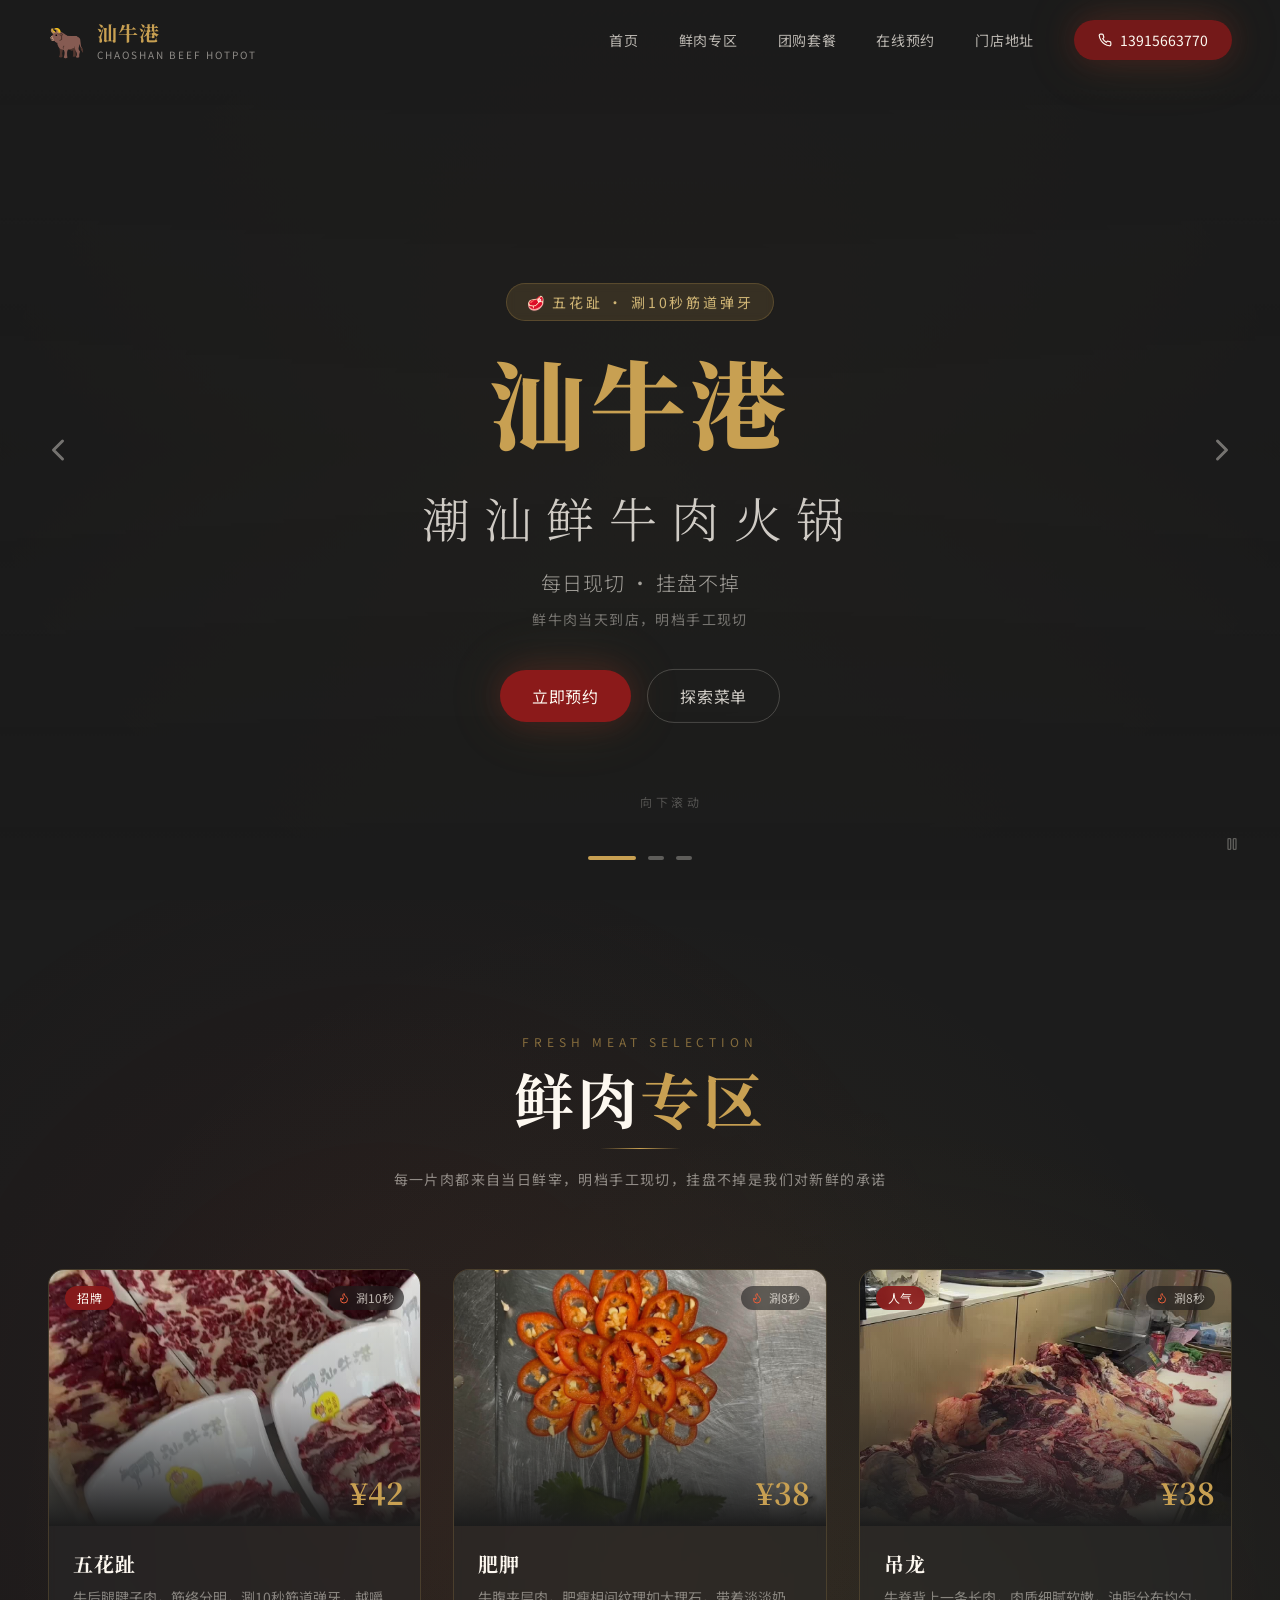
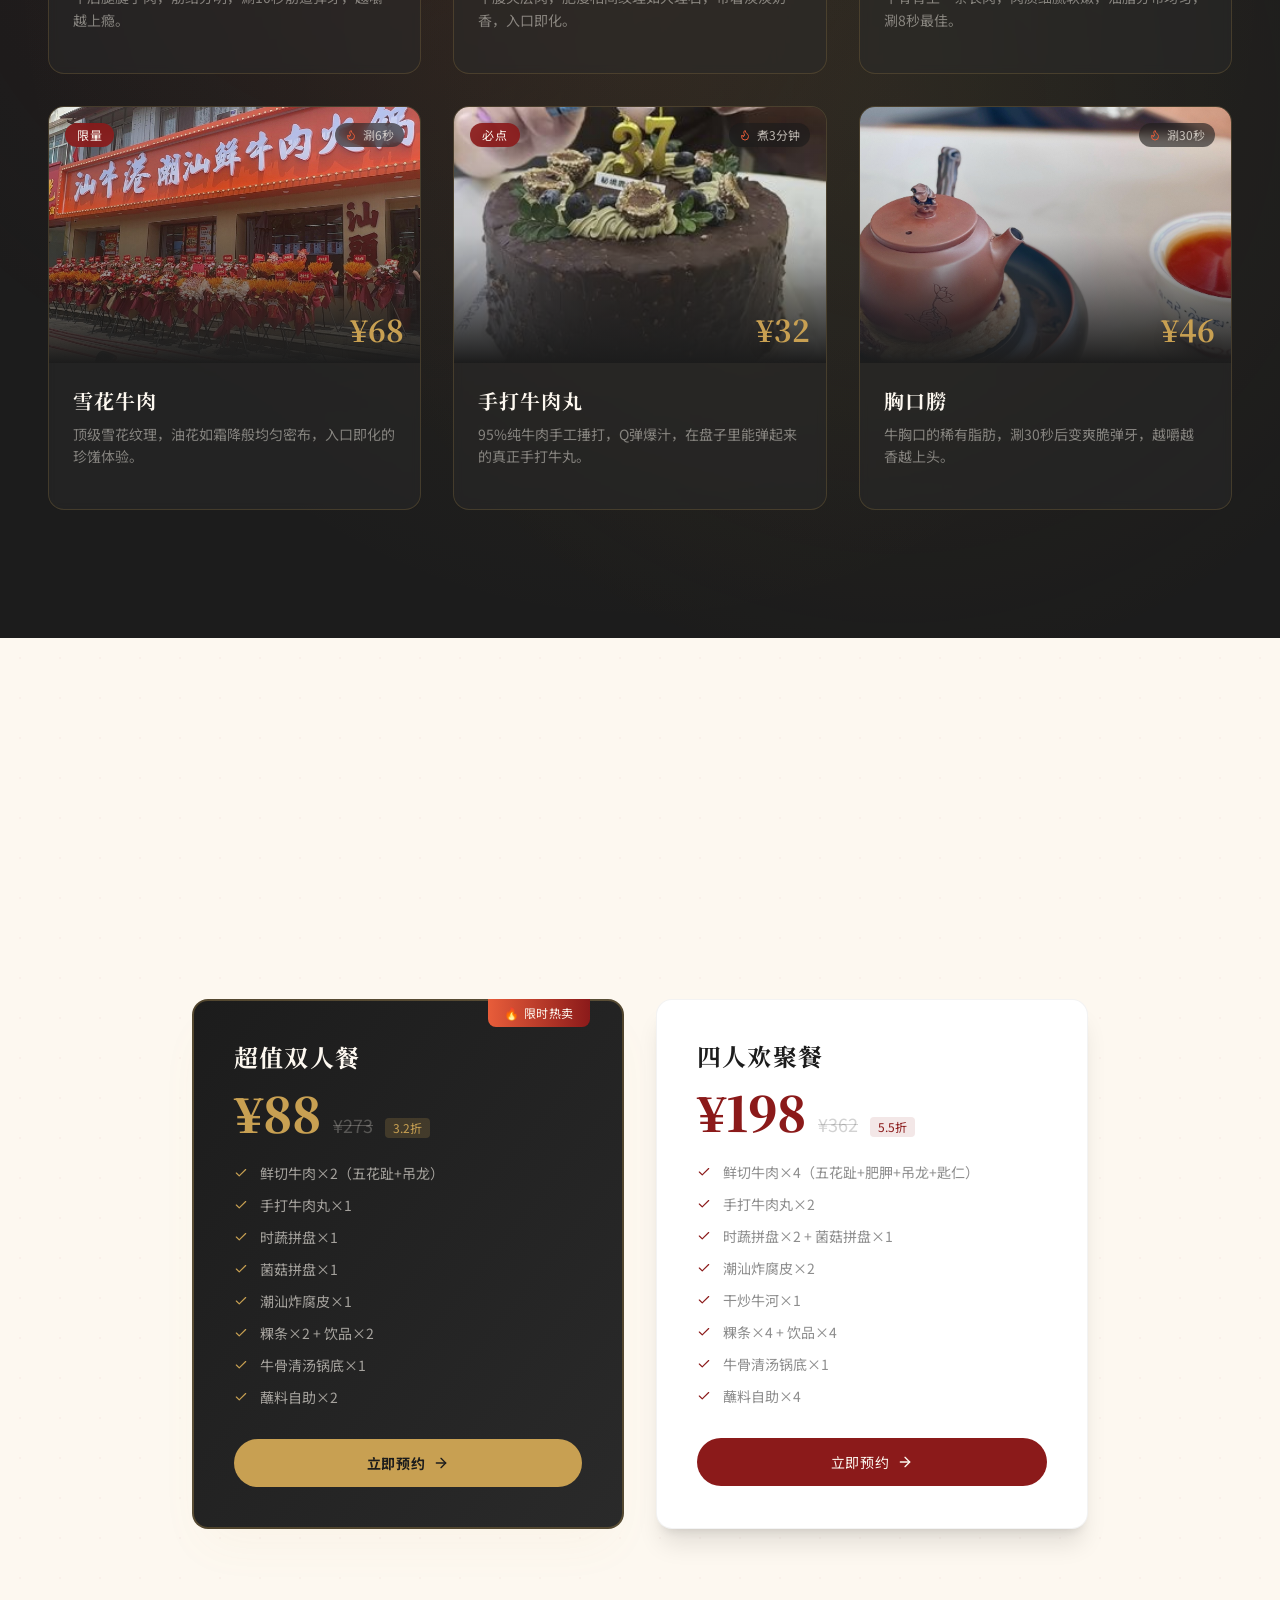
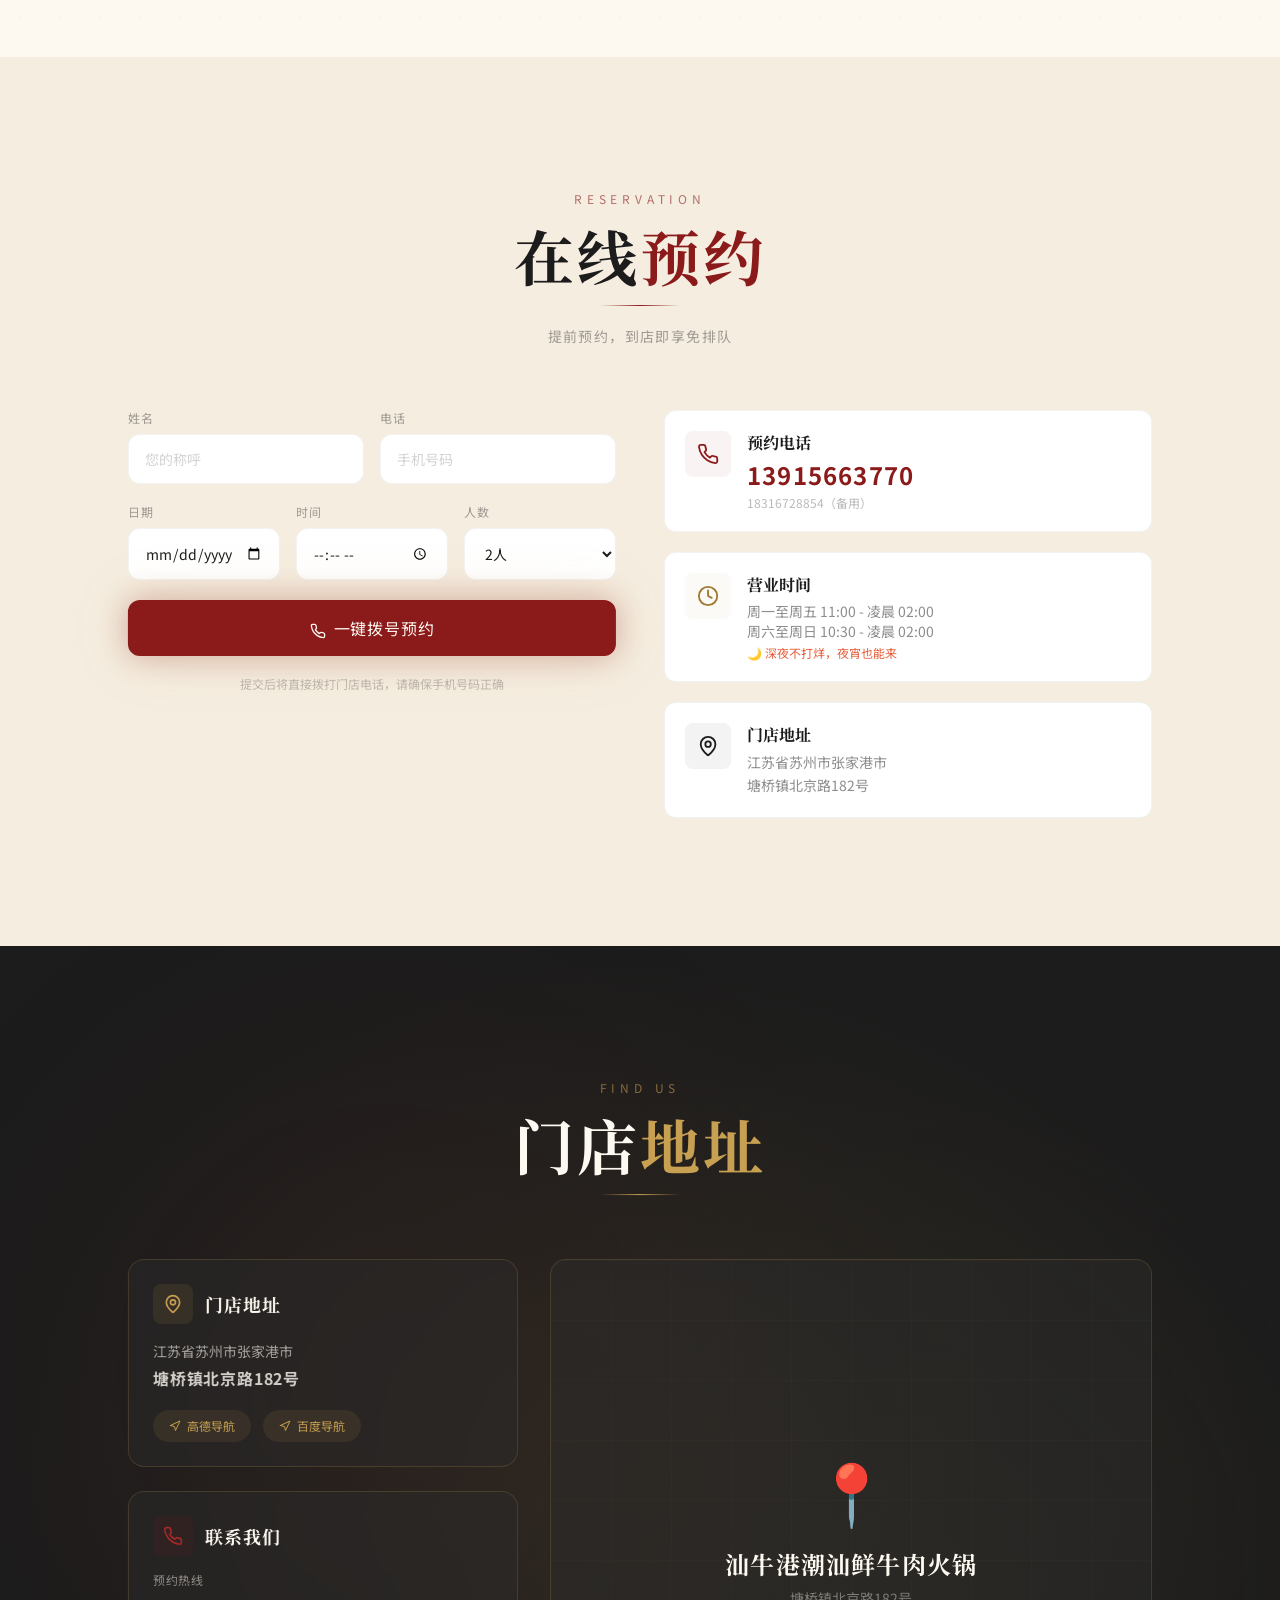
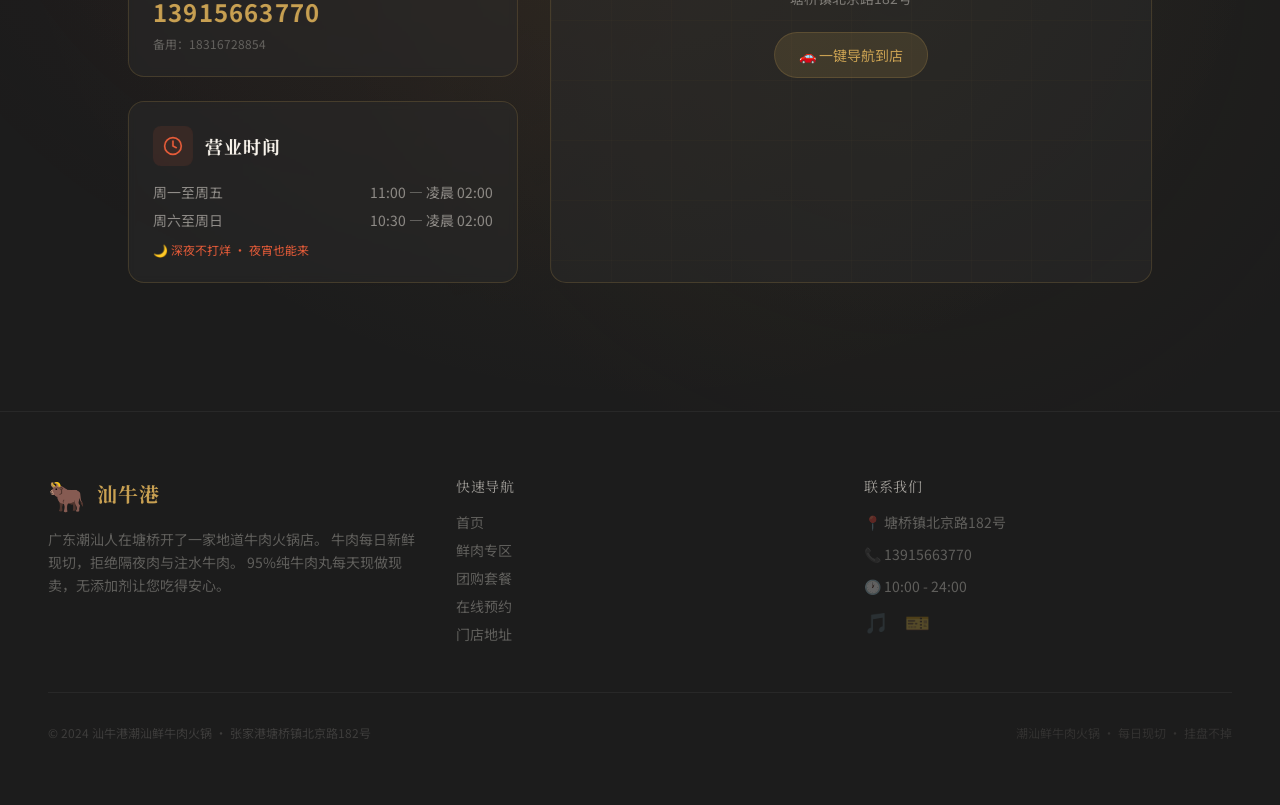
==== index.html @ 8ee73e23 "🚀 全面升级为React新中式轻奢官网：Framer Motion动效+Tailwind+视频轮播+鲜肉专区+团购套餐" ====
<!DOCTYPE html>
<html lang="zh-CN">
  <head>
    <meta charset="UTF-8" />
    <link rel="icon" type="image/svg+xml" href="data:image/svg+xml,<svg xmlns='http://www.w3.org/2000/svg' viewBox='0 0 24 24'><text y='22' font-size='22'>🐂</text></svg>" />
    <meta name="viewport" content="width=device-width, initial-scale=1.0" />
    <meta name="description" content="汕牛港潮汕鲜牛肉火锅 — 张家港塘桥镇北京路182号，每日现切鲜牛肉，4.8分好评" />
    <link href="https://fonts.googleapis.com/css2?family=Noto+Serif+SC:wght@400;600;700;900&family=Noto+Sans+SC:wght@300;400;500;700&display=swap" rel="stylesheet">
    <title>汕牛港 | 潮汕鲜牛肉火锅</title>
    <script type="module" crossorigin src="./assets/index-DRLpHeni.js"></script>
    <link rel="stylesheet" crossorigin href="./assets/index-BTbvBrH5.css">
  </head>
  <body class="bg-cream text-charcoal font-body antialiased">
    <div id="root"></div>
  </body>
</html>
---- assets/index-BTbvBrH5.css ----
*,:before,:after{--tw-border-spacing-x: 0;--tw-border-spacing-y: 0;--tw-translate-x: 0;--tw-translate-y: 0;--tw-rotate: 0;--tw-skew-x: 0;--tw-skew-y: 0;--tw-scale-x: 1;--tw-scale-y: 1;--tw-pan-x: ;--tw-pan-y: ;--tw-pinch-zoom: ;--tw-scroll-snap-strictness: proximity;--tw-gradient-from-position: ;--tw-gradient-via-position: ;--tw-gradient-to-position: ;--tw-ordinal: ;--tw-slashed-zero: ;--tw-numeric-figure: ;--tw-numeric-spacing: ;--tw-numeric-fraction: ;--tw-ring-inset: ;--tw-ring-offset-width: 0px;--tw-ring-offset-color: #fff;--tw-ring-color: rgb(59 130 246 / .5);--tw-ring-offset-shadow: 0 0 #0000;--tw-ring-shadow: 0 0 #0000;--tw-shadow: 0 0 #0000;--tw-shadow-colored: 0 0 #0000;--tw-blur: ;--tw-brightness: ;--tw-contrast: ;--tw-grayscale: ;--tw-hue-rotate: ;--tw-invert: ;--tw-saturate: ;--tw-sepia: ;--tw-drop-shadow: ;--tw-backdrop-blur: ;--tw-backdrop-brightness: ;--tw-backdrop-contrast: ;--tw-backdrop-grayscale: ;--tw-backdrop-hue-rotate: ;--tw-backdrop-invert: ;--tw-backdrop-opacity: ;--tw-backdrop-saturate: ;--tw-backdrop-sepia: ;--tw-contain-size: ;--tw-contain-layout: ;--tw-contain-paint: ;--tw-contain-style: }::backdrop{--tw-border-spacing-x: 0;--tw-border-spacing-y: 0;--tw-translate-x: 0;--tw-translate-y: 0;--tw-rotate: 0;--tw-skew-x: 0;--tw-skew-y: 0;--tw-scale-x: 1;--tw-scale-y: 1;--tw-pan-x: ;--tw-pan-y: ;--tw-pinch-zoom: ;--tw-scroll-snap-strictness: proximity;--tw-gradient-from-position: ;--tw-gradient-via-position: ;--tw-gradient-to-position: ;--tw-ordinal: ;--tw-slashed-zero: ;--tw-numeric-figure: ;--tw-numeric-spacing: ;--tw-numeric-fraction: ;--tw-ring-inset: ;--tw-ring-offset-width: 0px;--tw-ring-offset-color: #fff;--tw-ring-color: rgb(59 130 246 / .5);--tw-ring-offset-shadow: 0 0 #0000;--tw-ring-shadow: 0 0 #0000;--tw-shadow: 0 0 #0000;--tw-shadow-colored: 0 0 #0000;--tw-blur: ;--tw-brightness: ;--tw-contrast: ;--tw-grayscale: ;--tw-hue-rotate: ;--tw-invert: ;--tw-saturate: ;--tw-sepia: ;--tw-drop-shadow: ;--tw-backdrop-blur: ;--tw-backdrop-brightness: ;--tw-backdrop-contrast: ;--tw-backdrop-grayscale: ;--tw-backdrop-hue-rotate: ;--tw-backdrop-invert: ;--tw-backdrop-opacity: ;--tw-backdrop-saturate: ;--tw-backdrop-sepia: ;--tw-contain-size: ;--tw-contain-layout: ;--tw-contain-paint: ;--tw-contain-style: }*,:before,:after{box-sizing:border-box;border-width:0;border-style:solid;border-color:#e5e7eb}:before,:after{--tw-content: ""}html,:host{line-height:1.5;-webkit-text-size-adjust:100%;-moz-tab-size:4;-o-tab-size:4;tab-size:4;font-family:ui-sans-serif,system-ui,sans-serif,"Apple Color Emoji","Segoe UI Emoji",Segoe UI Symbol,"Noto Color Emoji";font-feature-settings:normal;font-variation-settings:normal;-webkit-tap-highlight-color:transparent}body{margin:0;line-height:inherit}hr{height:0;color:inherit;border-top-width:1px}abbr:where([title]){-webkit-text-decoration:underline dotted;text-decoration:underline dotted}h1,h2,h3,h4,h5,h6{font-size:inherit;font-weight:inherit}a{color:inherit;text-decoration:inherit}b,strong{font-weight:bolder}code,kbd,samp,pre{font-family:ui-monospace,SFMono-Regular,Menlo,Monaco,Consolas,Liberation Mono,Courier New,monospace;font-feature-settings:normal;font-variation-settings:normal;font-size:1em}small{font-size:80%}sub,sup{font-size:75%;line-height:0;position:relative;vertical-align:baseline}sub{bottom:-.25em}sup{top:-.5em}table{text-indent:0;border-color:inherit;border-collapse:collapse}button,input,optgroup,select,textarea{font-family:inherit;font-feature-settings:inherit;font-variation-settings:inherit;font-size:100%;font-weight:inherit;line-height:inherit;letter-spacing:inherit;color:inherit;margin:0;padding:0}button,select{text-transform:none}button,input:where([type=button]),input:where([type=reset]),input:where([type=submit]){-webkit-appearance:button;background-color:transparent;background-image:none}:-moz-focusring{outline:auto}:-moz-ui-invalid{box-shadow:none}progress{vertical-align:baseline}::-webkit-inner-spin-button,::-webkit-outer-spin-button{height:auto}[type=search]{-webkit-appearance:textfield;outline-offset:-2px}::-webkit-search-decoration{-webkit-appearance:none}::-webkit-file-upload-button{-webkit-appearance:button;font:inherit}summary{display:list-item}blockquote,dl,dd,h1,h2,h3,h4,h5,h6,hr,figure,p,pre{margin:0}fieldset{margin:0;padding:0}legend{padding:0}ol,ul,menu{list-style:none;margin:0;padding:0}dialog{padding:0}textarea{resize:vertical}input::-moz-placeholder,textarea::-moz-placeholder{opacity:1;color:#9ca3af}input::placeholder,textarea::placeholder{opacity:1;color:#9ca3af}button,[role=button]{cursor:pointer}:disabled{cursor:default}img,svg,video,canvas,audio,iframe,embed,object{display:block;vertical-align:middle}img,video{max-width:100%;height:auto}[hidden]:where(:not([hidden=until-found])){display:none}*{margin:0;padding:0;box-sizing:border-box}html{scroll-behavior:smooth}body{overflow-x:hidden}::-webkit-scrollbar{width:6px}::-webkit-scrollbar-track{background:#1c1c1c}::-webkit-scrollbar-thumb{background:#c8a052;border-radius:3px}.container{width:100%}@media(min-width:640px){.container{max-width:640px}}@media(min-width:768px){.container{max-width:768px}}@media(min-width:1024px){.container{max-width:1024px}}@media(min-width:1280px){.container{max-width:1280px}}@media(min-width:1536px){.container{max-width:1536px}}.warm-overlay{background:radial-gradient(ellipse at center,rgba(200,160,82,.08) 0%,transparent 70%)}.gold-border{border:1px solid rgba(200,160,82,.2)}.meat-texture{background:radial-gradient(circle at 30% 40%,rgba(139,26,26,.15) 0%,transparent 50%),radial-gradient(circle at 70% 60%,rgba(200,160,82,.1) 0%,transparent 50%)}.btn-glow{box-shadow:0 0 30px #8b1a1a4d,0 0 60px #c8a05226}.btn-glow:hover{box-shadow:0 0 40px #8b1a1a80,0 0 80px #c8a05240}.fixed{position:fixed}.absolute{position:absolute}.relative{position:relative}.inset-0{top:0;right:0;bottom:0;left:0}.-top-0\.5{top:-.125rem}.bottom-10{bottom:2.5rem}.bottom-24{bottom:6rem}.bottom-4{bottom:1rem}.left-0{left:0}.left-1\/2{left:50%}.left-4{left:1rem}.right-0{right:0}.right-4{right:1rem}.right-8{right:2rem}.top-0{top:0}.top-1\/2{top:50%}.top-4{top:1rem}.z-10{z-index:10}.z-40{z-index:40}.z-50{z-index:50}.mx-auto{margin-left:auto;margin-right:auto}.mb-1{margin-bottom:.25rem}.mb-12{margin-bottom:3rem}.mb-16{margin-bottom:4rem}.mb-2{margin-bottom:.5rem}.mb-3{margin-bottom:.75rem}.mb-4{margin-bottom:1rem}.mb-6{margin-bottom:1.5rem}.mb-8{margin-bottom:2rem}.mr-2{margin-right:.5rem}.mt-1{margin-top:.25rem}.mt-10{margin-top:2.5rem}.mt-2{margin-top:.5rem}.mt-3{margin-top:.75rem}.mt-4{margin-top:1rem}.mt-5{margin-top:1.25rem}.block{display:block}.inline-block{display:inline-block}.inline{display:inline}.flex{display:flex}.grid{display:grid}.hidden{display:none}.h-1{height:.25rem}.h-20{height:5rem}.h-56{height:14rem}.h-\[1px\]{height:1px}.h-full{height:100%}.h-screen{height:100vh}.min-h-\[400px\]{min-height:400px}.min-h-screen{min-height:100vh}.w-0{width:0px}.w-12{width:3rem}.w-20{width:5rem}.w-4{width:1rem}.w-full{width:100%}.max-w-4xl{max-width:56rem}.max-w-5xl{max-width:64rem}.max-w-main{max-width:1700px}.max-w-xl{max-width:36rem}.-translate-x-1\/2{--tw-translate-x: -50%;transform:translate(var(--tw-translate-x),var(--tw-translate-y)) rotate(var(--tw-rotate)) skew(var(--tw-skew-x)) skewY(var(--tw-skew-y)) scaleX(var(--tw-scale-x)) scaleY(var(--tw-scale-y))}.-translate-y-1\/2{--tw-translate-y: -50%;transform:translate(var(--tw-translate-x),var(--tw-translate-y)) rotate(var(--tw-rotate)) skew(var(--tw-skew-x)) skewY(var(--tw-skew-y)) scaleX(var(--tw-scale-x)) scaleY(var(--tw-scale-y))}.cursor-pointer{cursor:pointer}.grid-cols-1{grid-template-columns:repeat(1,minmax(0,1fr))}.grid-cols-2{grid-template-columns:repeat(2,minmax(0,1fr))}.grid-cols-3{grid-template-columns:repeat(3,minmax(0,1fr))}.flex-col{flex-direction:column}.items-start{align-items:flex-start}.items-center{align-items:center}.items-baseline{align-items:baseline}.justify-center{justify-content:center}.justify-between{justify-content:space-between}.gap-1\.5{gap:.375rem}.gap-10{gap:2.5rem}.gap-12{gap:3rem}.gap-2{gap:.5rem}.gap-3{gap:.75rem}.gap-4{gap:1rem}.gap-6{gap:1.5rem}.gap-8{gap:2rem}.space-y-2>:not([hidden])~:not([hidden]){--tw-space-y-reverse: 0;margin-top:calc(.5rem * calc(1 - var(--tw-space-y-reverse)));margin-bottom:calc(.5rem * var(--tw-space-y-reverse))}.space-y-3>:not([hidden])~:not([hidden]){--tw-space-y-reverse: 0;margin-top:calc(.75rem * calc(1 - var(--tw-space-y-reverse)));margin-bottom:calc(.75rem * var(--tw-space-y-reverse))}.space-y-5>:not([hidden])~:not([hidden]){--tw-space-y-reverse: 0;margin-top:calc(1.25rem * calc(1 - var(--tw-space-y-reverse)));margin-bottom:calc(1.25rem * var(--tw-space-y-reverse))}.space-y-6>:not([hidden])~:not([hidden]){--tw-space-y-reverse: 0;margin-top:calc(1.5rem * calc(1 - var(--tw-space-y-reverse)));margin-bottom:calc(1.5rem * var(--tw-space-y-reverse))}.overflow-hidden{overflow:hidden}.rounded{border-radius:.25rem}.rounded-2xl{border-radius:1rem}.rounded-full{border-radius:9999px}.rounded-lg{border-radius:.5rem}.rounded-xl{border-radius:.75rem}.rounded-b-lg{border-bottom-right-radius:.5rem;border-bottom-left-radius:.5rem}.border{border-width:1px}.border-2{border-width:2px}.border-t{border-top-width:1px}.border-charcoal\/5{border-color:#1c1c1c0d}.border-cream\/20{border-color:#fdf8f033}.border-cream\/5{border-color:#fdf8f00d}.border-gold\/20{border-color:#c8a05233}.border-gold\/25{border-color:#c8a05240}.border-gold\/30{border-color:#c8a0524d}.bg-charcoal{--tw-bg-opacity: 1;background-color:rgb(28 28 28 / var(--tw-bg-opacity, 1))}.bg-charcoal-light\/50{background-color:#2a2a2a80}.bg-charcoal\/5{background-color:#1c1c1c0d}.bg-charcoal\/60{background-color:#1c1c1c99}.bg-charcoal\/95{background-color:#1c1c1cf2}.bg-cream{--tw-bg-opacity: 1;background-color:rgb(253 248 240 / var(--tw-bg-opacity, 1))}.bg-cream-dark{--tw-bg-opacity: 1;background-color:rgb(245 237 224 / var(--tw-bg-opacity, 1))}.bg-cream\/30{background-color:#fdf8f04d}.bg-ember\/10{background-color:#e85d3a1a}.bg-gold{--tw-bg-opacity: 1;background-color:rgb(200 160 82 / var(--tw-bg-opacity, 1))}.bg-gold\/10{background-color:#c8a0521a}.bg-gold\/15{background-color:#c8a05226}.bg-gold\/20{background-color:#c8a05233}.bg-gold\/5{background-color:#c8a0520d}.bg-transparent{background-color:transparent}.bg-white{--tw-bg-opacity: 1;background-color:rgb(255 255 255 / var(--tw-bg-opacity, 1))}.bg-wine{--tw-bg-opacity: 1;background-color:rgb(139 26 26 / var(--tw-bg-opacity, 1))}.bg-wine\/10{background-color:#8b1a1a1a}.bg-wine\/5{background-color:#8b1a1a0d}.bg-wine\/80{background-color:#8b1a1acc}.bg-wine\/90{background-color:#8b1a1ae6}.bg-gradient-to-b{background-image:linear-gradient(to bottom,var(--tw-gradient-stops))}.bg-gradient-to-br{background-image:linear-gradient(to bottom right,var(--tw-gradient-stops))}.bg-gradient-to-r{background-image:linear-gradient(to right,var(--tw-gradient-stops))}.bg-gradient-to-t{background-image:linear-gradient(to top,var(--tw-gradient-stops))}.from-charcoal{--tw-gradient-from: #1C1C1C var(--tw-gradient-from-position);--tw-gradient-to: rgb(28 28 28 / 0) var(--tw-gradient-to-position);--tw-gradient-stops: var(--tw-gradient-from), var(--tw-gradient-to)}.from-charcoal\/70{--tw-gradient-from: rgb(28 28 28 / .7) var(--tw-gradient-from-position);--tw-gradient-to: rgb(28 28 28 / 0) var(--tw-gradient-to-position);--tw-gradient-stops: var(--tw-gradient-from), var(--tw-gradient-to)}.from-charcoal\/95{--tw-gradient-from: rgb(28 28 28 / .95) var(--tw-gradient-from-position);--tw-gradient-to: rgb(28 28 28 / 0) var(--tw-gradient-to-position);--tw-gradient-stops: var(--tw-gradient-from), var(--tw-gradient-to)}.from-ember{--tw-gradient-from: #E85D3A var(--tw-gradient-from-position);--tw-gradient-to: rgb(232 93 58 / 0) var(--tw-gradient-to-position);--tw-gradient-stops: var(--tw-gradient-from), var(--tw-gradient-to)}.from-gold\/60{--tw-gradient-from: rgb(200 160 82 / .6) var(--tw-gradient-from-position);--tw-gradient-to: rgb(200 160 82 / 0) var(--tw-gradient-to-position);--tw-gradient-stops: var(--tw-gradient-from), var(--tw-gradient-to)}.from-transparent{--tw-gradient-from: transparent var(--tw-gradient-from-position);--tw-gradient-to: rgb(0 0 0 / 0) var(--tw-gradient-to-position);--tw-gradient-stops: var(--tw-gradient-from), var(--tw-gradient-to)}.via-charcoal\/20{--tw-gradient-to: rgb(28 28 28 / 0) var(--tw-gradient-to-position);--tw-gradient-stops: var(--tw-gradient-from), rgb(28 28 28 / .2) var(--tw-gradient-via-position), var(--tw-gradient-to)}.via-charcoal\/30{--tw-gradient-to: rgb(28 28 28 / 0) var(--tw-gradient-to-position);--tw-gradient-stops: var(--tw-gradient-from), rgb(28 28 28 / .3) var(--tw-gradient-via-position), var(--tw-gradient-to)}.via-gold{--tw-gradient-to: rgb(200 160 82 / 0) var(--tw-gradient-to-position);--tw-gradient-stops: var(--tw-gradient-from), #C8A052 var(--tw-gradient-via-position), var(--tw-gradient-to)}.via-wine{--tw-gradient-to: rgb(139 26 26 / 0) var(--tw-gradient-to-position);--tw-gradient-stops: var(--tw-gradient-from), #8B1A1A var(--tw-gradient-via-position), var(--tw-gradient-to)}.to-charcoal-light{--tw-gradient-to: #2A2A2A var(--tw-gradient-to-position)}.to-charcoal\/80{--tw-gradient-to: rgb(28 28 28 / .8) var(--tw-gradient-to-position)}.to-charcoal\/85{--tw-gradient-to: rgb(28 28 28 / .85) var(--tw-gradient-to-position)}.to-transparent{--tw-gradient-to: transparent var(--tw-gradient-to-position)}.to-wine{--tw-gradient-to: #8B1A1A var(--tw-gradient-to-position)}.bg-cover{background-size:cover}.bg-center{background-position:center}.object-cover{-o-object-fit:cover;object-fit:cover}.p-2{padding:.5rem}.p-2\.5{padding:.625rem}.p-3{padding:.75rem}.p-5{padding:1.25rem}.p-6{padding:1.5rem}.p-8{padding:2rem}.px-2{padding-left:.5rem;padding-right:.5rem}.px-2\.5{padding-left:.625rem;padding-right:.625rem}.px-3{padding-left:.75rem;padding-right:.75rem}.px-4{padding-left:1rem;padding-right:1rem}.px-5{padding-left:1.25rem;padding-right:1.25rem}.px-6{padding-left:1.5rem;padding-right:1.5rem}.px-8{padding-left:2rem;padding-right:2rem}.py-0\.5{padding-top:.125rem;padding-bottom:.125rem}.py-1{padding-top:.25rem;padding-bottom:.25rem}.py-1\.5{padding-top:.375rem;padding-bottom:.375rem}.py-16{padding-top:4rem;padding-bottom:4rem}.py-2{padding-top:.5rem;padding-bottom:.5rem}.py-2\.5{padding-top:.625rem;padding-bottom:.625rem}.py-24{padding-top:6rem;padding-bottom:6rem}.py-3{padding-top:.75rem;padding-bottom:.75rem}.py-3\.5{padding-top:.875rem;padding-bottom:.875rem}.py-4{padding-top:1rem;padding-bottom:1rem}.pt-20{padding-top:5rem}.pt-8{padding-top:2rem}.text-center{text-align:center}.font-body{font-family:Noto Sans SC,PingFang SC,Microsoft YaHei,system-ui,sans-serif}.font-display{font-family:"Noto Serif SC","Source Han Serif SC",Georgia,serif}.text-2xl{font-size:1.5rem;line-height:2rem}.text-3xl{font-size:1.875rem;line-height:2.25rem}.text-4xl{font-size:2.25rem;line-height:2.5rem}.text-5xl{font-size:3rem;line-height:1}.text-6xl{font-size:3.75rem;line-height:1}.text-\[10px\]{font-size:10px}.text-base{font-size:1rem;line-height:1.5rem}.text-lg{font-size:1.125rem;line-height:1.75rem}.text-sm{font-size:.875rem;line-height:1.25rem}.text-xl{font-size:1.25rem;line-height:1.75rem}.text-xs{font-size:.75rem;line-height:1rem}.font-black{font-weight:900}.font-bold{font-weight:700}.font-light{font-weight:300}.uppercase{text-transform:uppercase}.leading-relaxed{line-height:1.625}.leading-tight{line-height:1.25}.tracking-\[0\.2em\]{letter-spacing:.2em}.tracking-\[0\.3em\]{letter-spacing:.3em}.tracking-\[0\.4em\]{letter-spacing:.4em}.tracking-wider{letter-spacing:.05em}.tracking-widest{letter-spacing:.1em}.text-charcoal{--tw-text-opacity: 1;color:rgb(28 28 28 / var(--tw-text-opacity, 1))}.text-charcoal\/20{color:#1c1c1c33}.text-charcoal\/25{color:#1c1c1c40}.text-charcoal\/30{color:#1c1c1c4d}.text-charcoal\/40{color:#1c1c1c66}.text-charcoal\/50{color:#1c1c1c80}.text-cream{--tw-text-opacity: 1;color:rgb(253 248 240 / var(--tw-text-opacity, 1))}.text-cream\/10{color:#fdf8f01a}.text-cream\/15{color:#fdf8f026}.text-cream\/25{color:#fdf8f040}.text-cream\/30{color:#fdf8f04d}.text-cream\/40{color:#fdf8f066}.text-cream\/45{color:#fdf8f073}.text-cream\/50{color:#fdf8f080}.text-cream\/60{color:#fdf8f099}.text-cream\/70{color:#fdf8f0b3}.text-cream\/80{color:#fdf8f0cc}.text-ember{--tw-text-opacity: 1;color:rgb(232 93 58 / var(--tw-text-opacity, 1))}.text-gold{--tw-text-opacity: 1;color:rgb(200 160 82 / var(--tw-text-opacity, 1))}.text-gold-dark{--tw-text-opacity: 1;color:rgb(160 120 48 / var(--tw-text-opacity, 1))}.text-gold-light{--tw-text-opacity: 1;color:rgb(212 185 120 / var(--tw-text-opacity, 1))}.text-gold\/60{color:#c8a05299}.text-wine{--tw-text-opacity: 1;color:rgb(139 26 26 / var(--tw-text-opacity, 1))}.text-wine-light{--tw-text-opacity: 1;color:rgb(165 42 42 / var(--tw-text-opacity, 1))}.text-wine\/60{color:#8b1a1a99}.line-through{text-decoration-line:line-through}.antialiased{-webkit-font-smoothing:antialiased;-moz-osx-font-smoothing:grayscale}.opacity-10{opacity:.1}.opacity-40{opacity:.4}.opacity-60{opacity:.6}.opacity-\[0\.03\]{opacity:.03}.shadow-2xl{--tw-shadow: 0 25px 50px -12px rgb(0 0 0 / .25);--tw-shadow-colored: 0 25px 50px -12px var(--tw-shadow-color);box-shadow:var(--tw-ring-offset-shadow, 0 0 #0000),var(--tw-ring-shadow, 0 0 #0000),var(--tw-shadow)}.shadow-xl{--tw-shadow: 0 20px 25px -5px rgb(0 0 0 / .1), 0 8px 10px -6px rgb(0 0 0 / .1);--tw-shadow-colored: 0 20px 25px -5px var(--tw-shadow-color), 0 8px 10px -6px var(--tw-shadow-color);box-shadow:var(--tw-ring-offset-shadow, 0 0 #0000),var(--tw-ring-shadow, 0 0 #0000),var(--tw-shadow)}.shadow-gold\/5{--tw-shadow-color: rgb(200 160 82 / .05);--tw-shadow: var(--tw-shadow-colored)}.shadow-wine\/10{--tw-shadow-color: rgb(139 26 26 / .1);--tw-shadow: var(--tw-shadow-colored)}.drop-shadow-lg{--tw-drop-shadow: drop-shadow(0 10px 8px rgb(0 0 0 / .04)) drop-shadow(0 4px 3px rgb(0 0 0 / .1));filter:var(--tw-blur) var(--tw-brightness) var(--tw-contrast) var(--tw-grayscale) var(--tw-hue-rotate) var(--tw-invert) var(--tw-saturate) var(--tw-sepia) var(--tw-drop-shadow)}.backdrop-blur-sm{--tw-backdrop-blur: blur(4px);-webkit-backdrop-filter:var(--tw-backdrop-blur) var(--tw-backdrop-brightness) var(--tw-backdrop-contrast) var(--tw-backdrop-grayscale) var(--tw-backdrop-hue-rotate) var(--tw-backdrop-invert) var(--tw-backdrop-opacity) var(--tw-backdrop-saturate) var(--tw-backdrop-sepia);backdrop-filter:var(--tw-backdrop-blur) var(--tw-backdrop-brightness) var(--tw-backdrop-contrast) var(--tw-backdrop-grayscale) var(--tw-backdrop-hue-rotate) var(--tw-backdrop-invert) var(--tw-backdrop-opacity) var(--tw-backdrop-saturate) var(--tw-backdrop-sepia)}.backdrop-blur-xl{--tw-backdrop-blur: blur(24px);-webkit-backdrop-filter:var(--tw-backdrop-blur) var(--tw-backdrop-brightness) var(--tw-backdrop-contrast) var(--tw-backdrop-grayscale) var(--tw-backdrop-hue-rotate) var(--tw-backdrop-invert) var(--tw-backdrop-opacity) var(--tw-backdrop-saturate) var(--tw-backdrop-sepia);backdrop-filter:var(--tw-backdrop-blur) var(--tw-backdrop-brightness) var(--tw-backdrop-contrast) var(--tw-backdrop-grayscale) var(--tw-backdrop-hue-rotate) var(--tw-backdrop-invert) var(--tw-backdrop-opacity) var(--tw-backdrop-saturate) var(--tw-backdrop-sepia)}.transition{transition-property:color,background-color,border-color,text-decoration-color,fill,stroke,opacity,box-shadow,transform,filter,backdrop-filter;transition-timing-function:cubic-bezier(.4,0,.2,1);transition-duration:.15s}.transition-all{transition-property:all;transition-timing-function:cubic-bezier(.4,0,.2,1);transition-duration:.15s}.transition-colors{transition-property:color,background-color,border-color,text-decoration-color,fill,stroke;transition-timing-function:cubic-bezier(.4,0,.2,1);transition-duration:.15s}.transition-transform{transition-property:transform;transition-timing-function:cubic-bezier(.4,0,.2,1);transition-duration:.15s}.duration-300{transition-duration:.3s}.duration-500{transition-duration:.5s}.duration-700{transition-duration:.7s}.placeholder\:text-charcoal\/20::-moz-placeholder{color:#1c1c1c33}.placeholder\:text-charcoal\/20::placeholder{color:#1c1c1c33}.hover\:border-gold\/50:hover{border-color:#c8a05280}.hover\:bg-cream\/50:hover{background-color:#fdf8f080}.hover\:bg-gold-light:hover{--tw-bg-opacity: 1;background-color:rgb(212 185 120 / var(--tw-bg-opacity, 1))}.hover\:bg-gold\/20:hover{background-color:#c8a05233}.hover\:bg-gold\/25:hover{background-color:#c8a05240}.hover\:bg-wine:hover{--tw-bg-opacity: 1;background-color:rgb(139 26 26 / var(--tw-bg-opacity, 1))}.hover\:bg-wine-light:hover{--tw-bg-opacity: 1;background-color:rgb(165 42 42 / var(--tw-bg-opacity, 1))}.hover\:text-cream\/60:hover{color:#fdf8f099}.hover\:text-gold:hover{--tw-text-opacity: 1;color:rgb(200 160 82 / var(--tw-text-opacity, 1))}.focus\:border-gold\/40:focus{border-color:#c8a05266}.focus\:outline-none:focus{outline:2px solid transparent;outline-offset:2px}.group:hover .group-hover\:w-full{width:100%}.group:hover .group-hover\:scale-110{--tw-scale-x: 1.1;--tw-scale-y: 1.1;transform:translate(var(--tw-translate-x),var(--tw-translate-y)) rotate(var(--tw-rotate)) skew(var(--tw-skew-x)) skewY(var(--tw-skew-y)) scaleX(var(--tw-scale-x)) scaleY(var(--tw-scale-y))}@media(min-width:768px){.md\:left-8{left:2rem}.md\:right-8{right:2rem}.md\:mb-20{margin-bottom:5rem}.md\:h-64{height:16rem}.md\:grid-cols-2{grid-template-columns:repeat(2,minmax(0,1fr))}.md\:grid-cols-3{grid-template-columns:repeat(3,minmax(0,1fr))}.md\:flex-row{flex-direction:row}.md\:gap-8{gap:2rem}.md\:p-10{padding:2.5rem}.md\:p-6{padding:1.5rem}.md\:py-32{padding-top:8rem;padding-bottom:8rem}.md\:text-4xl{font-size:2.25rem;line-height:2.5rem}.md\:text-5xl{font-size:3rem;line-height:1}.md\:text-7xl{font-size:4.5rem;line-height:1}.md\:text-xl{font-size:1.25rem;line-height:1.75rem}}@media(min-width:1024px){.lg\:col-span-2{grid-column:span 2 / span 2}.lg\:col-span-3{grid-column:span 3 / span 3}.lg\:flex{display:flex}.lg\:hidden{display:none}.lg\:grid-cols-2{grid-template-columns:repeat(2,minmax(0,1fr))}.lg\:grid-cols-3{grid-template-columns:repeat(3,minmax(0,1fr))}.lg\:grid-cols-5{grid-template-columns:repeat(5,minmax(0,1fr))}.lg\:px-12{padding-left:3rem;padding-right:3rem}.lg\:text-5xl{font-size:3rem;line-height:1}.lg\:text-6xl{font-size:3.75rem;line-height:1}.lg\:text-8xl{font-size:6rem;line-height:1}}
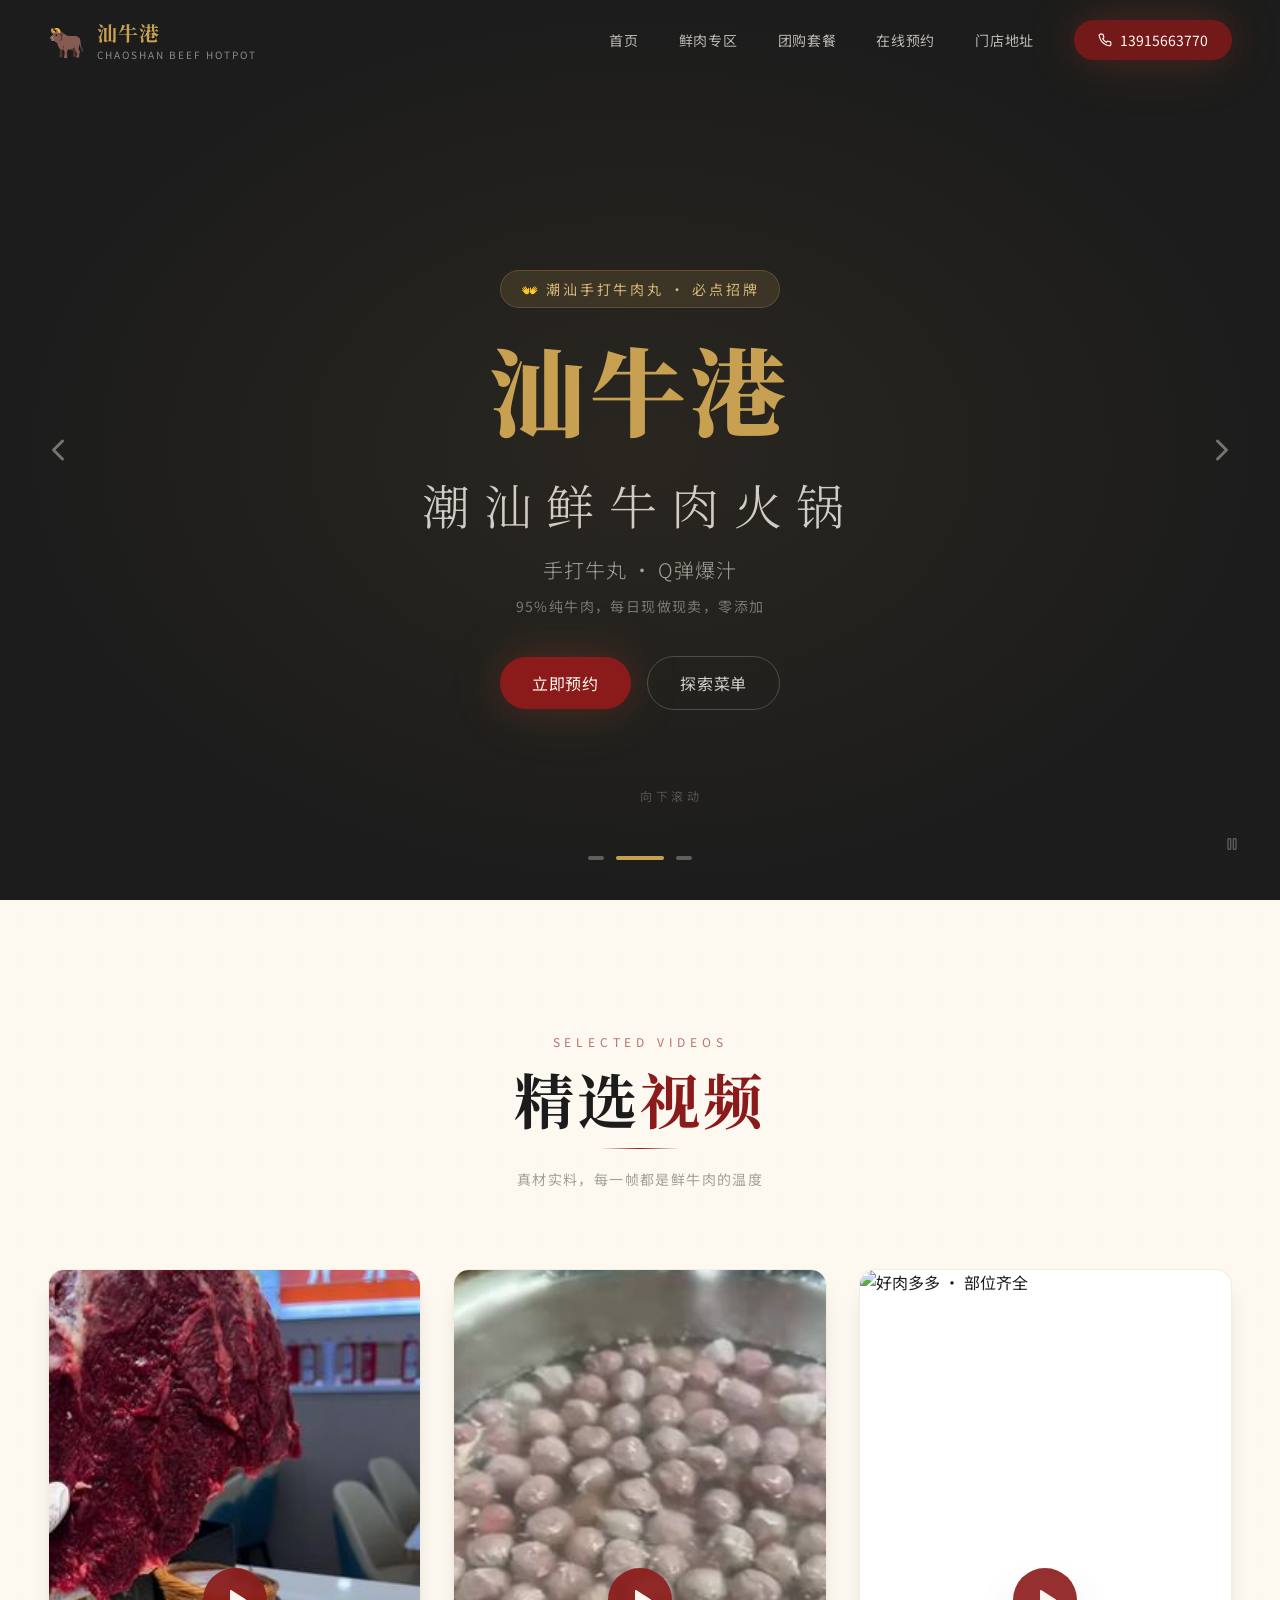
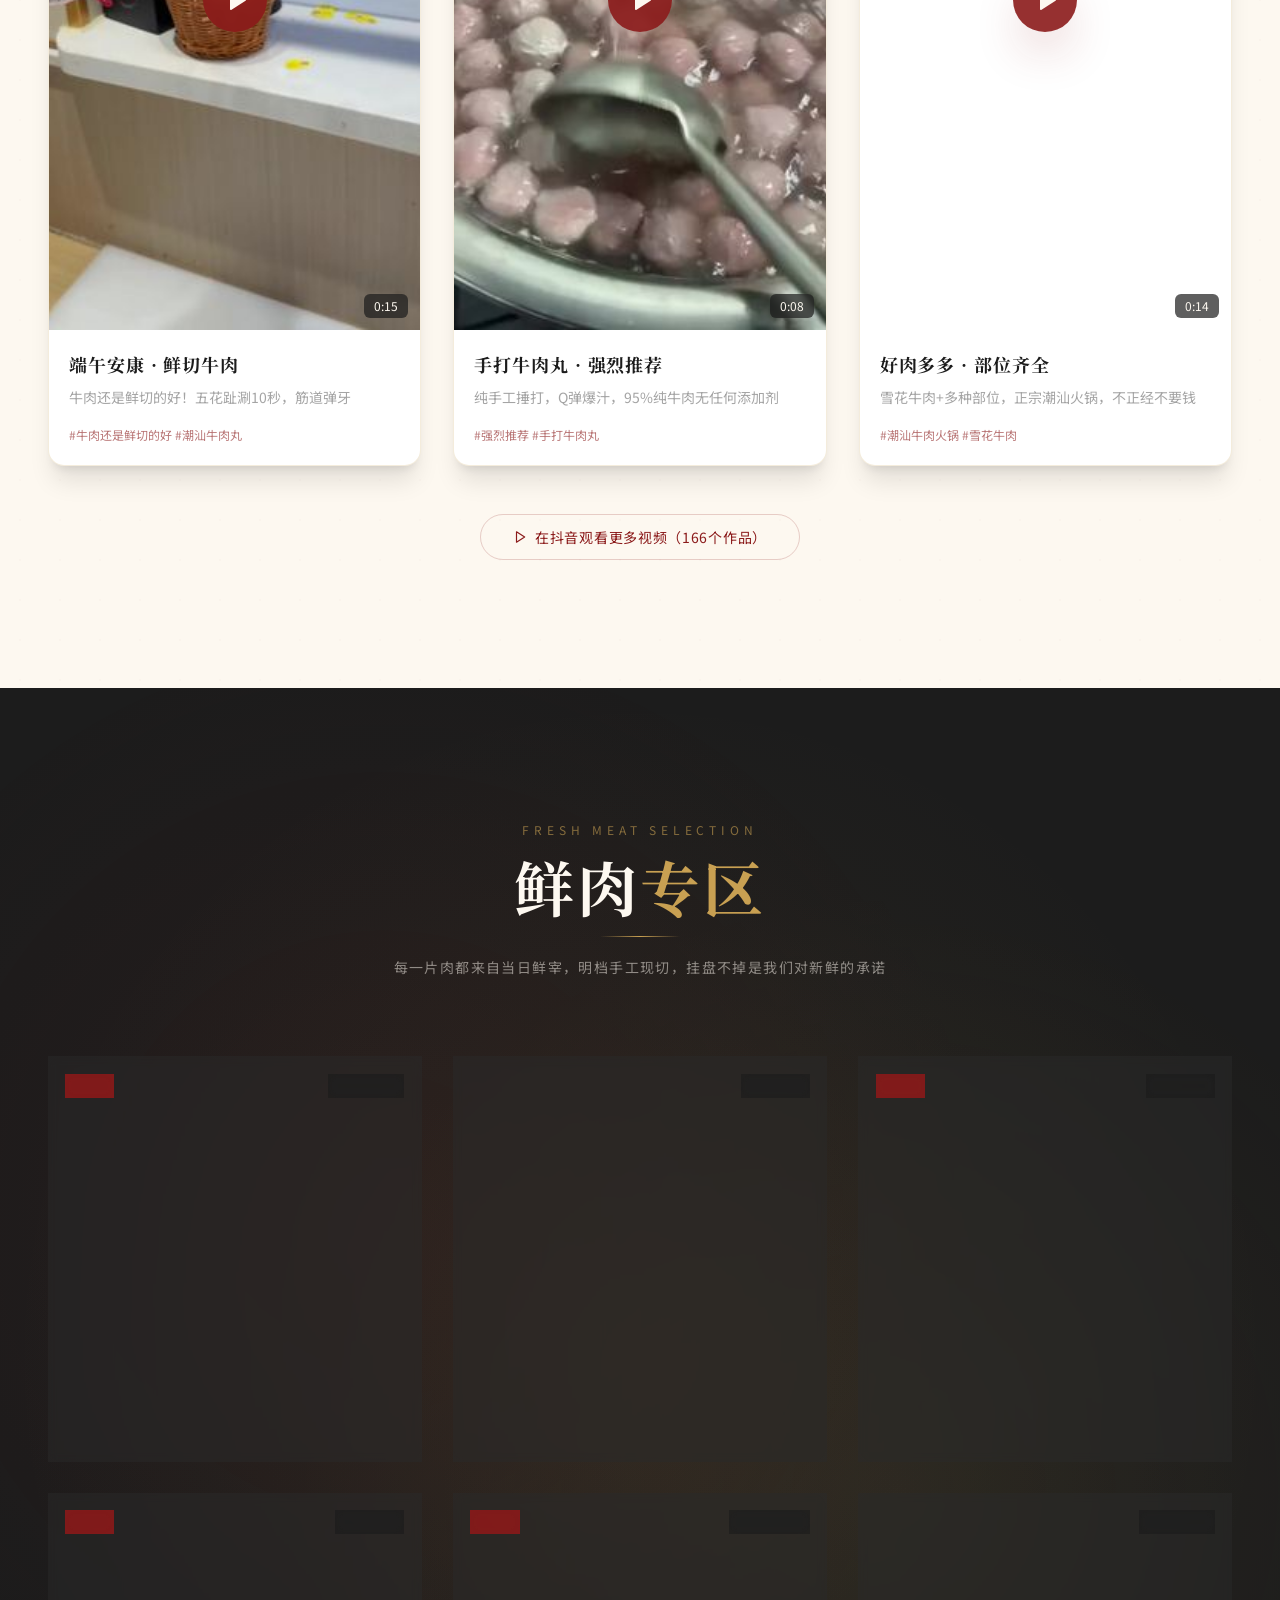
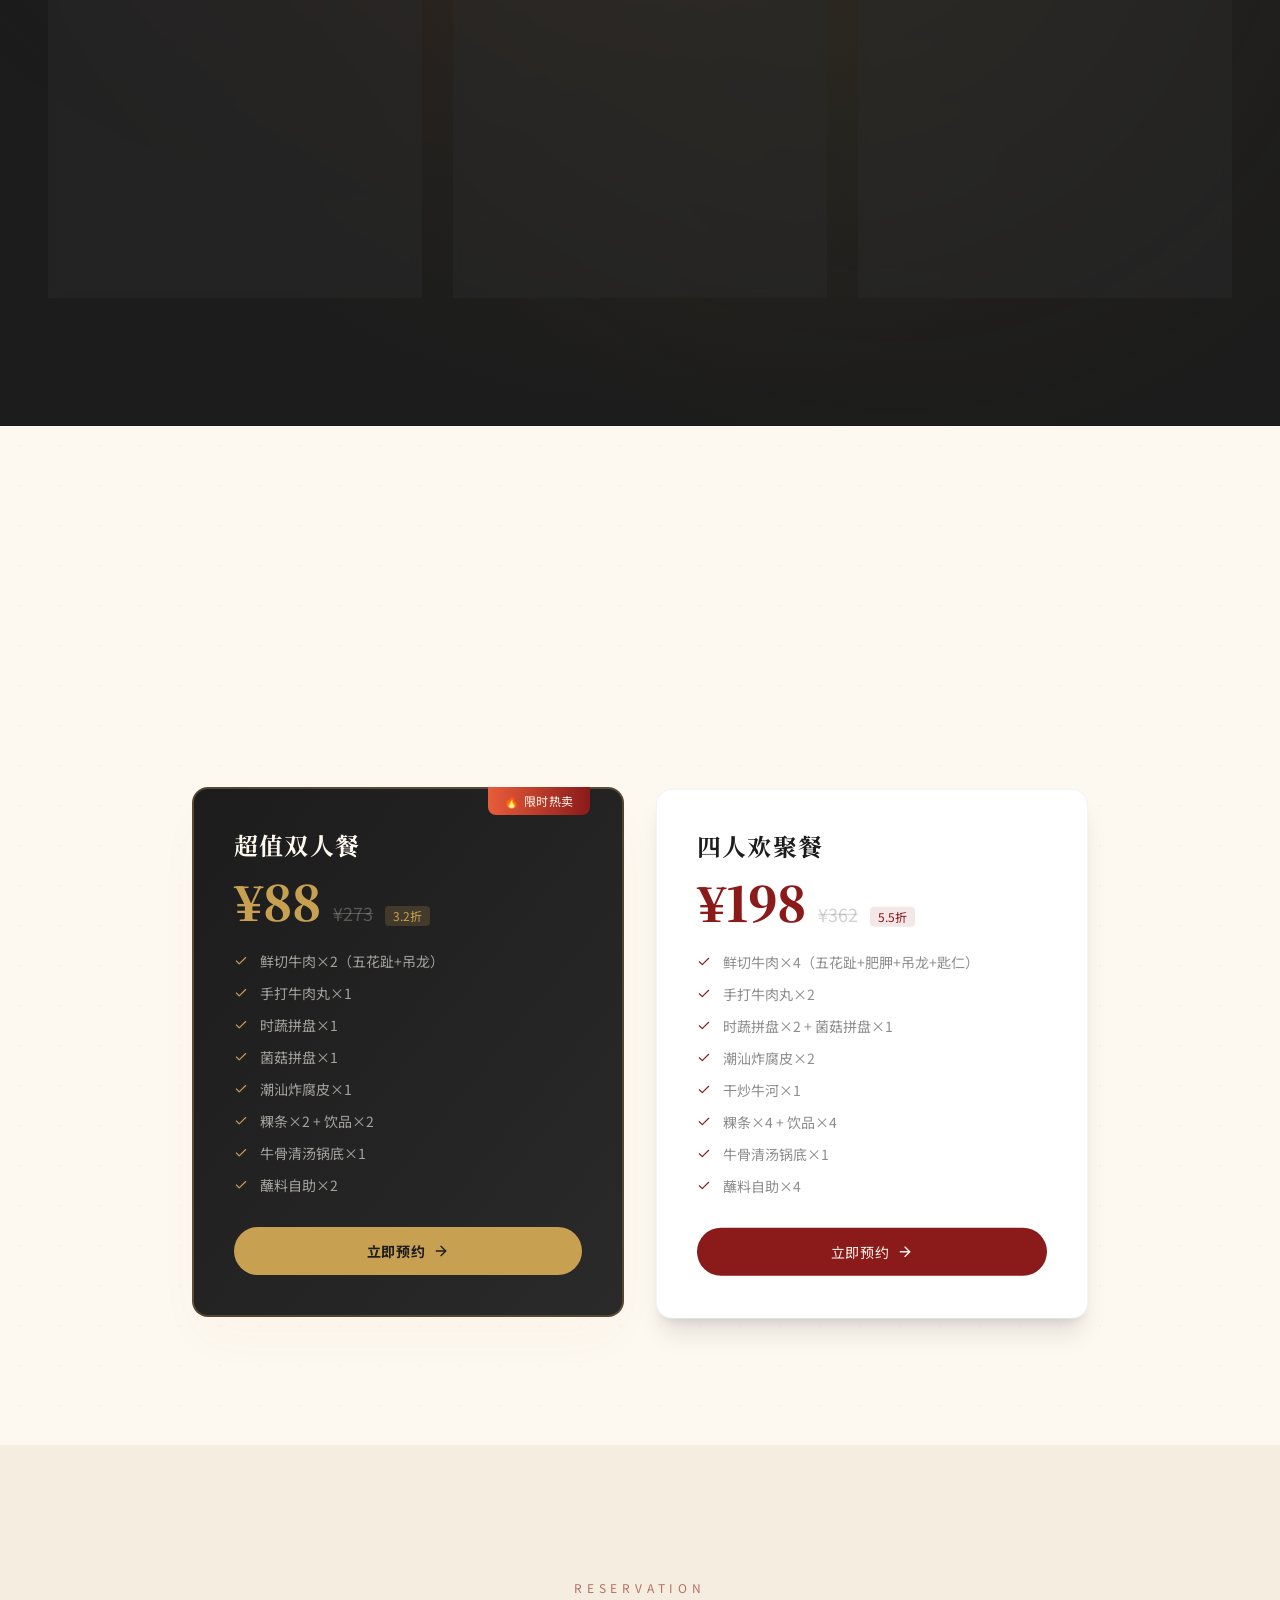
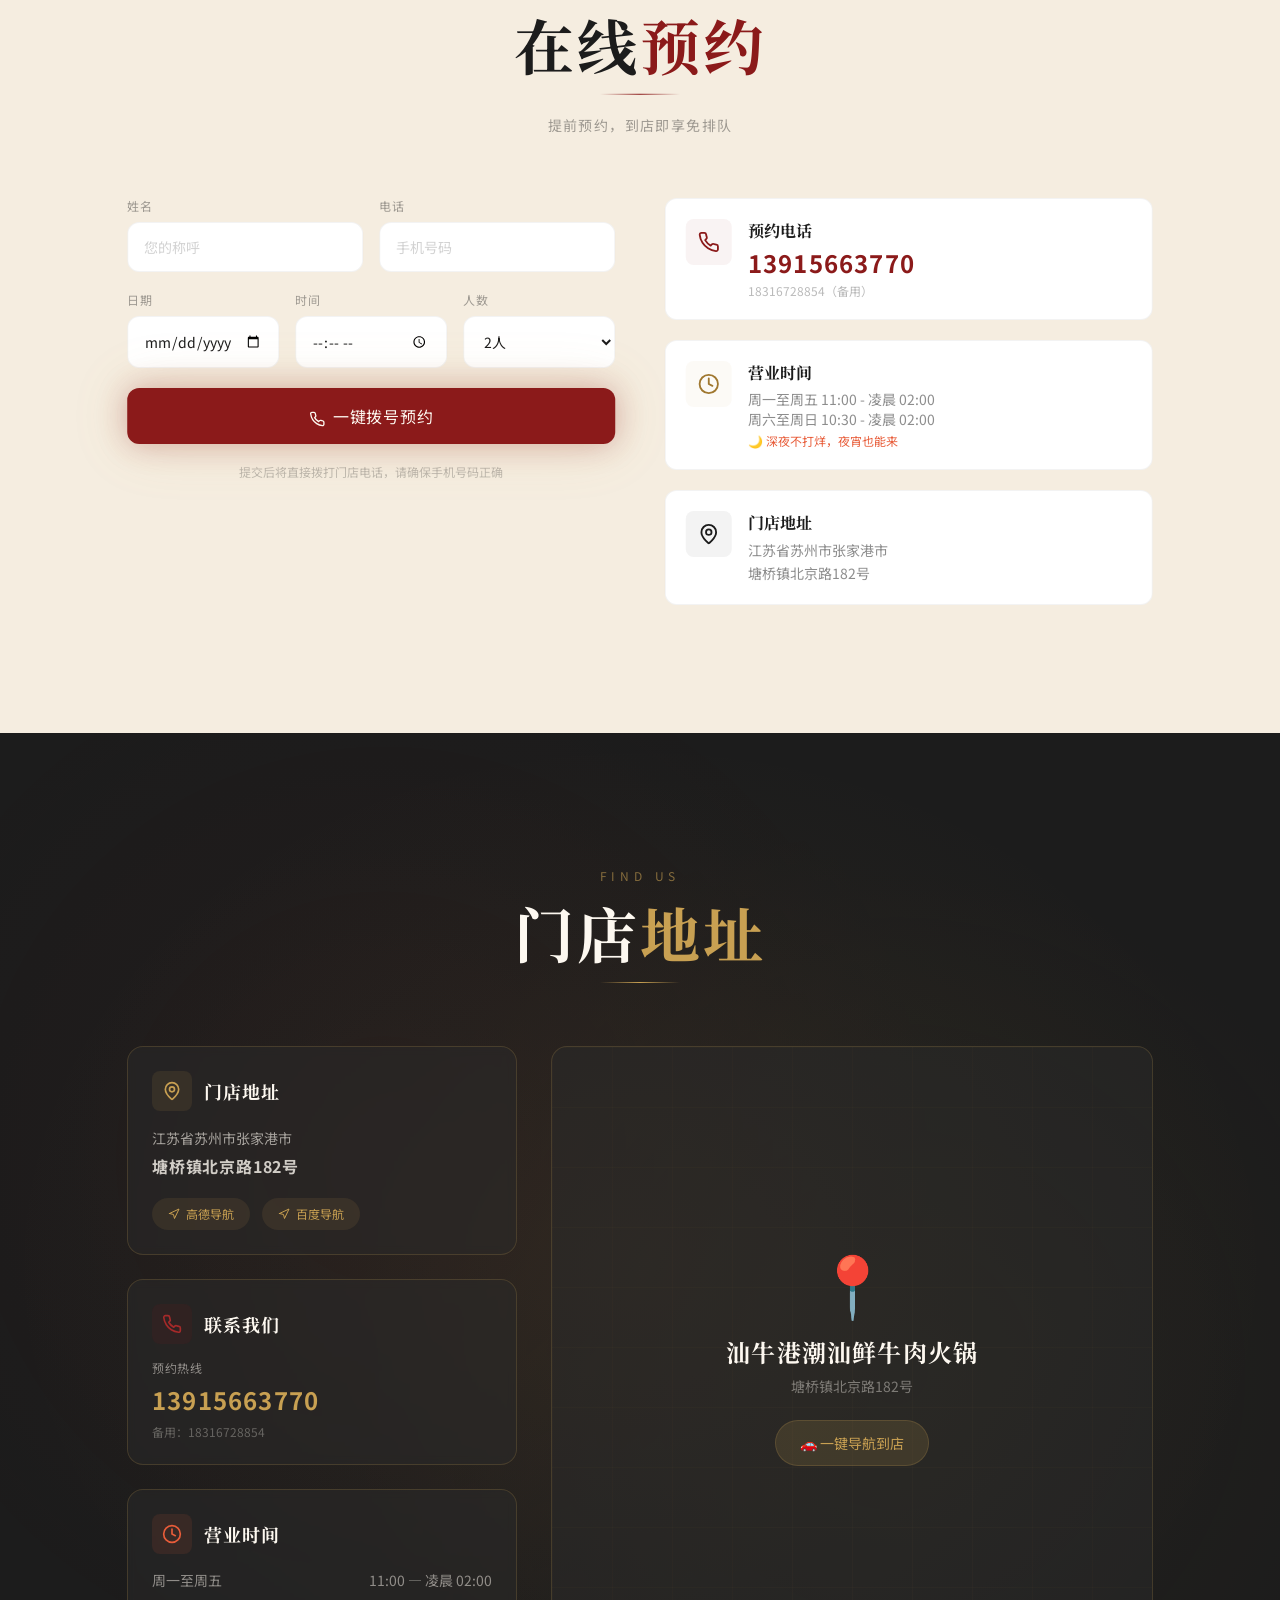
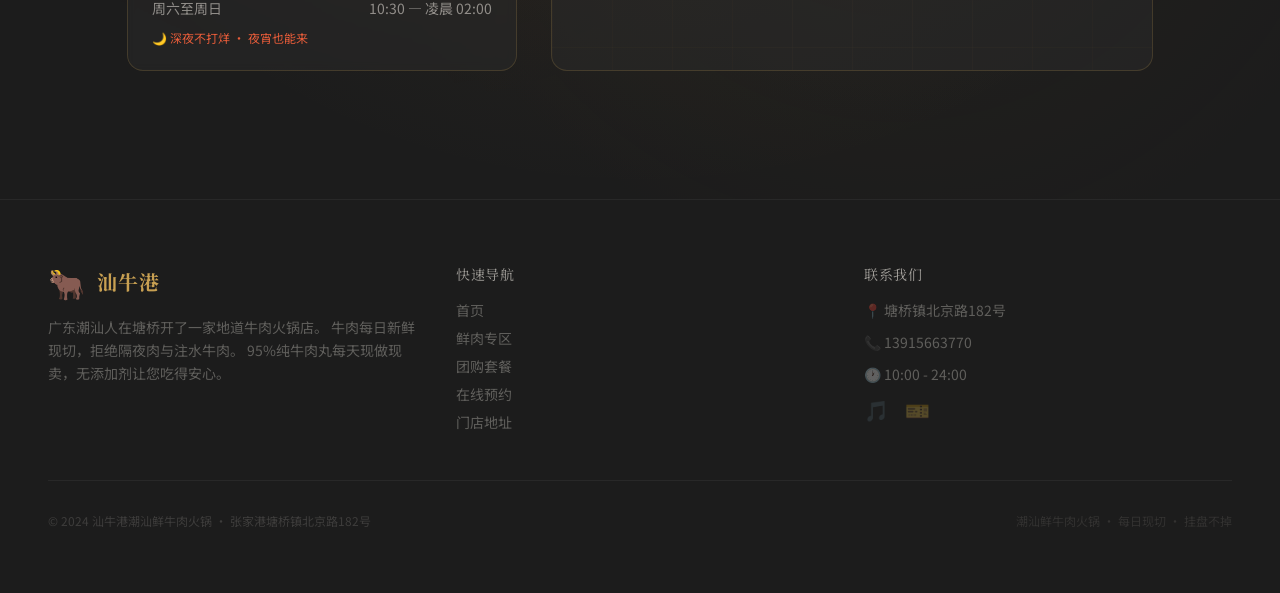
==== commit 6775a172: "新增精选视频专区：3个抖音视频封面卡片+播放按钮+跳转链接" ====
--- a/index.html
+++ b/index.html
@@ -7,8 +7,8 @@
     <meta name="description" content="汕牛港潮汕鲜牛肉火锅 — 张家港塘桥镇北京路182号，每日现切鲜牛肉，4.8分好评" />
     <link href="https://fonts.googleapis.com/css2?family=Noto+Serif+SC:wght@400;600;700;900&family=Noto+Sans+SC:wght@300;400;500;700&display=swap" rel="stylesheet">
     <title>汕牛港 | 潮汕鲜牛肉火锅</title>
-    <script type="module" crossorigin src="./assets/index-DRLpHeni.js"></script>
-    <link rel="stylesheet" crossorigin href="./assets/index-BTbvBrH5.css">
+    <script type="module" crossorigin src="./assets/index-BGu6uRoO.js"></script>
+    <link rel="stylesheet" crossorigin href="./assets/index-DJaMEkWD.css">
   </head>
   <body class="bg-cream text-charcoal font-body antialiased">
     <div id="root"></div>
--- a/assets/index-DJaMEkWD.css
+++ b/assets/index-DJaMEkWD.css
@@ -0,0 +1 @@
+*,:before,:after{--tw-border-spacing-x: 0;--tw-border-spacing-y: 0;--tw-translate-x: 0;--tw-translate-y: 0;--tw-rotate: 0;--tw-skew-x: 0;--tw-skew-y: 0;--tw-scale-x: 1;--tw-scale-y: 1;--tw-pan-x: ;--tw-pan-y: ;--tw-pinch-zoom: ;--tw-scroll-snap-strictness: proximity;--tw-gradient-from-position: ;--tw-gradient-via-position: ;--tw-gradient-to-position: ;--tw-ordinal: ;--tw-slashed-zero: ;--tw-numeric-figure: ;--tw-numeric-spacing: ;--tw-numeric-fraction: ;--tw-ring-inset: ;--tw-ring-offset-width: 0px;--tw-ring-offset-color: #fff;--tw-ring-color: rgb(59 130 246 / .5);--tw-ring-offset-shadow: 0 0 #0000;--tw-ring-shadow: 0 0 #0000;--tw-shadow: 0 0 #0000;--tw-shadow-colored: 0 0 #0000;--tw-blur: ;--tw-brightness: ;--tw-contrast: ;--tw-grayscale: ;--tw-hue-rotate: ;--tw-invert: ;--tw-saturate: ;--tw-sepia: ;--tw-drop-shadow: ;--tw-backdrop-blur: ;--tw-backdrop-brightness: ;--tw-backdrop-contrast: ;--tw-backdrop-grayscale: ;--tw-backdrop-hue-rotate: ;--tw-backdrop-invert: ;--tw-backdrop-opacity: ;--tw-backdrop-saturate: ;--tw-backdrop-sepia: ;--tw-contain-size: ;--tw-contain-layout: ;--tw-contain-paint: ;--tw-contain-style: }::backdrop{--tw-border-spacing-x: 0;--tw-border-spacing-y: 0;--tw-translate-x: 0;--tw-translate-y: 0;--tw-rotate: 0;--tw-skew-x: 0;--tw-skew-y: 0;--tw-scale-x: 1;--tw-scale-y: 1;--tw-pan-x: ;--tw-pan-y: ;--tw-pinch-zoom: ;--tw-scroll-snap-strictness: proximity;--tw-gradient-from-position: ;--tw-gradient-via-position: ;--tw-gradient-to-position: ;--tw-ordinal: ;--tw-slashed-zero: ;--tw-numeric-figure: ;--tw-numeric-spacing: ;--tw-numeric-fraction: ;--tw-ring-inset: ;--tw-ring-offset-width: 0px;--tw-ring-offset-color: #fff;--tw-ring-color: rgb(59 130 246 / .5);--tw-ring-offset-shadow: 0 0 #0000;--tw-ring-shadow: 0 0 #0000;--tw-shadow: 0 0 #0000;--tw-shadow-colored: 0 0 #0000;--tw-blur: ;--tw-brightness: ;--tw-contrast: ;--tw-grayscale: ;--tw-hue-rotate: ;--tw-invert: ;--tw-saturate: ;--tw-sepia: ;--tw-drop-shadow: ;--tw-backdrop-blur: ;--tw-backdrop-brightness: ;--tw-backdrop-contrast: ;--tw-backdrop-grayscale: ;--tw-backdrop-hue-rotate: ;--tw-backdrop-invert: ;--tw-backdrop-opacity: ;--tw-backdrop-saturate: ;--tw-backdrop-sepia: ;--tw-contain-size: ;--tw-contain-layout: ;--tw-contain-paint: ;--tw-contain-style: }*,:before,:after{box-sizing:border-box;border-width:0;border-style:solid;border-color:#e5e7eb}:before,:after{--tw-content: ""}html,:host{line-height:1.5;-webkit-text-size-adjust:100%;-moz-tab-size:4;-o-tab-size:4;tab-size:4;font-family:ui-sans-serif,system-ui,sans-serif,"Apple Color Emoji","Segoe UI Emoji",Segoe UI Symbol,"Noto Color Emoji";font-feature-settings:normal;font-variation-settings:normal;-webkit-tap-highlight-color:transparent}body{margin:0;line-height:inherit}hr{height:0;color:inherit;border-top-width:1px}abbr:where([title]){-webkit-text-decoration:underline dotted;text-decoration:underline dotted}h1,h2,h3,h4,h5,h6{font-size:inherit;font-weight:inherit}a{color:inherit;text-decoration:inherit}b,strong{font-weight:bolder}code,kbd,samp,pre{font-family:ui-monospace,SFMono-Regular,Menlo,Monaco,Consolas,Liberation Mono,Courier New,monospace;font-feature-settings:normal;font-variation-settings:normal;font-size:1em}small{font-size:80%}sub,sup{font-size:75%;line-height:0;position:relative;vertical-align:baseline}sub{bottom:-.25em}sup{top:-.5em}table{text-indent:0;border-color:inherit;border-collapse:collapse}button,input,optgroup,select,textarea{font-family:inherit;font-feature-settings:inherit;font-variation-settings:inherit;font-size:100%;font-weight:inherit;line-height:inherit;letter-spacing:inherit;color:inherit;margin:0;padding:0}button,select{text-transform:none}button,input:where([type=button]),input:where([type=reset]),input:where([type=submit]){-webkit-appearance:button;background-color:transparent;background-image:none}:-moz-focusring{outline:auto}:-moz-ui-invalid{box-shadow:none}progress{vertical-align:baseline}::-webkit-inner-spin-button,::-webkit-outer-spin-button{height:auto}[type=search]{-webkit-appearance:textfield;outline-offset:-2px}::-webkit-search-decoration{-webkit-appearance:none}::-webkit-file-upload-button{-webkit-appearance:button;font:inherit}summary{display:list-item}blockquote,dl,dd,h1,h2,h3,h4,h5,h6,hr,figure,p,pre{margin:0}fieldset{margin:0;padding:0}legend{padding:0}ol,ul,menu{list-style:none;margin:0;padding:0}dialog{padding:0}textarea{resize:vertical}input::-moz-placeholder,textarea::-moz-placeholder{opacity:1;color:#9ca3af}input::placeholder,textarea::placeholder{opacity:1;color:#9ca3af}button,[role=button]{cursor:pointer}:disabled{cursor:default}img,svg,video,canvas,audio,iframe,embed,object{display:block;vertical-align:middle}img,video{max-width:100%;height:auto}[hidden]:where(:not([hidden=until-found])){display:none}*{margin:0;padding:0;box-sizing:border-box}html{scroll-behavior:smooth}body{overflow-x:hidden}::-webkit-scrollbar{width:6px}::-webkit-scrollbar-track{background:#1c1c1c}::-webkit-scrollbar-thumb{background:#c8a052;border-radius:3px}.container{width:100%}@media(min-width:640px){.container{max-width:640px}}@media(min-width:768px){.container{max-width:768px}}@media(min-width:1024px){.container{max-width:1024px}}@media(min-width:1280px){.container{max-width:1280px}}@media(min-width:1536px){.container{max-width:1536px}}.warm-overlay{background:radial-gradient(ellipse at center,rgba(200,160,82,.08) 0%,transparent 70%)}.gold-border{border:1px solid rgba(200,160,82,.2)}.meat-texture{background:radial-gradient(circle at 30% 40%,rgba(139,26,26,.15) 0%,transparent 50%),radial-gradient(circle at 70% 60%,rgba(200,160,82,.1) 0%,transparent 50%)}.btn-glow{box-shadow:0 0 30px #8b1a1a4d,0 0 60px #c8a05226}.btn-glow:hover{box-shadow:0 0 40px #8b1a1a80,0 0 80px #c8a05240}.fixed{position:fixed}.absolute{position:absolute}.relative{position:relative}.inset-0{top:0;right:0;bottom:0;left:0}.-top-0\.5{top:-.125rem}.bottom-10{bottom:2.5rem}.bottom-24{bottom:6rem}.bottom-3{bottom:.75rem}.bottom-4{bottom:1rem}.left-0{left:0}.left-1\/2{left:50%}.left-4{left:1rem}.right-0{right:0}.right-3{right:.75rem}.right-4{right:1rem}.right-8{right:2rem}.top-0{top:0}.top-1\/2{top:50%}.top-3{top:.75rem}.top-4{top:1rem}.z-10{z-index:10}.z-40{z-index:40}.z-50{z-index:50}.mx-auto{margin-left:auto;margin-right:auto}.mb-1{margin-bottom:.25rem}.mb-12{margin-bottom:3rem}.mb-16{margin-bottom:4rem}.mb-2{margin-bottom:.5rem}.mb-3{margin-bottom:.75rem}.mb-4{margin-bottom:1rem}.mb-6{margin-bottom:1.5rem}.mb-8{margin-bottom:2rem}.ml-1{margin-left:.25rem}.mr-2{margin-right:.5rem}.mt-1{margin-top:.25rem}.mt-10{margin-top:2.5rem}.mt-12{margin-top:3rem}.mt-2{margin-top:.5rem}.mt-3{margin-top:.75rem}.mt-4{margin-top:1rem}.mt-5{margin-top:1.25rem}.block{display:block}.inline-block{display:inline-block}.inline{display:inline}.flex{display:flex}.inline-flex{display:inline-flex}.grid{display:grid}.hidden{display:none}.aspect-\[9\/16\]{aspect-ratio:9/16}.h-1{height:.25rem}.h-16{height:4rem}.h-20{height:5rem}.h-56{height:14rem}.h-\[1px\]{height:1px}.h-full{height:100%}.h-screen{height:100vh}.min-h-\[400px\]{min-height:400px}.min-h-screen{min-height:100vh}.w-0{width:0px}.w-12{width:3rem}.w-16{width:4rem}.w-20{width:5rem}.w-4{width:1rem}.w-full{width:100%}.max-w-4xl{max-width:56rem}.max-w-5xl{max-width:64rem}.max-w-main{max-width:1700px}.max-w-xl{max-width:36rem}.-translate-x-1\/2{--tw-translate-x: -50%;transform:translate(var(--tw-translate-x),var(--tw-translate-y)) rotate(var(--tw-rotate)) skew(var(--tw-skew-x)) skewY(var(--tw-skew-y)) scaleX(var(--tw-scale-x)) scaleY(var(--tw-scale-y))}.-translate-y-1\/2{--tw-translate-y: -50%;transform:translate(var(--tw-translate-x),var(--tw-translate-y)) rotate(var(--tw-rotate)) skew(var(--tw-skew-x)) skewY(var(--tw-skew-y)) scaleX(var(--tw-scale-x)) scaleY(var(--tw-scale-y))}.cursor-pointer{cursor:pointer}.grid-cols-1{grid-template-columns:repeat(1,minmax(0,1fr))}.grid-cols-2{grid-template-columns:repeat(2,minmax(0,1fr))}.grid-cols-3{grid-template-columns:repeat(3,minmax(0,1fr))}.flex-col{flex-direction:column}.items-start{align-items:flex-start}.items-center{align-items:center}.items-baseline{align-items:baseline}.justify-center{justify-content:center}.justify-between{justify-content:space-between}.gap-1\.5{gap:.375rem}.gap-10{gap:2.5rem}.gap-12{gap:3rem}.gap-2{gap:.5rem}.gap-3{gap:.75rem}.gap-4{gap:1rem}.gap-6{gap:1.5rem}.gap-8{gap:2rem}.space-y-2>:not([hidden])~:not([hidden]){--tw-space-y-reverse: 0;margin-top:calc(.5rem * calc(1 - var(--tw-space-y-reverse)));margin-bottom:calc(.5rem * var(--tw-space-y-reverse))}.space-y-3>:not([hidden])~:not([hidden]){--tw-space-y-reverse: 0;margin-top:calc(.75rem * calc(1 - var(--tw-space-y-reverse)));margin-bottom:calc(.75rem * var(--tw-space-y-reverse))}.space-y-5>:not([hidden])~:not([hidden]){--tw-space-y-reverse: 0;margin-top:calc(1.25rem * calc(1 - var(--tw-space-y-reverse)));margin-bottom:calc(1.25rem * var(--tw-space-y-reverse))}.space-y-6>:not([hidden])~:not([hidden]){--tw-space-y-reverse: 0;margin-top:calc(1.5rem * calc(1 - var(--tw-space-y-reverse)));margin-bottom:calc(1.5rem * var(--tw-space-y-reverse))}.overflow-hidden{overflow:hidden}.rounded{border-radius:.25rem}.rounded-2xl{border-radius:1rem}.rounded-full{border-radius:9999px}.rounded-lg{border-radius:.5rem}.rounded-md{border-radius:.375rem}.rounded-xl{border-radius:.75rem}.rounded-b-lg{border-bottom-right-radius:.5rem;border-bottom-left-radius:.5rem}.border{border-width:1px}.border-2{border-width:2px}.border-t{border-top-width:1px}.border-charcoal\/5{border-color:#1c1c1c0d}.border-cream\/20{border-color:#fdf8f033}.border-cream\/5{border-color:#fdf8f00d}.border-gold\/20{border-color:#c8a05233}.border-gold\/25{border-color:#c8a05240}.border-gold\/30{border-color:#c8a0524d}.border-wine\/20{border-color:#8b1a1a33}.bg-charcoal{--tw-bg-opacity: 1;background-color:rgb(28 28 28 / var(--tw-bg-opacity, 1))}.bg-charcoal-light\/50{background-color:#2a2a2a80}.bg-charcoal\/0{background-color:#1c1c1c00}.bg-charcoal\/5{background-color:#1c1c1c0d}.bg-charcoal\/60{background-color:#1c1c1c99}.bg-charcoal\/70{background-color:#1c1c1cb3}.bg-charcoal\/95{background-color:#1c1c1cf2}.bg-cream{--tw-bg-opacity: 1;background-color:rgb(253 248 240 / var(--tw-bg-opacity, 1))}.bg-cream-dark{--tw-bg-opacity: 1;background-color:rgb(245 237 224 / var(--tw-bg-opacity, 1))}.bg-cream\/30{background-color:#fdf8f04d}.bg-ember\/10{background-color:#e85d3a1a}.bg-gold{--tw-bg-opacity: 1;background-color:rgb(200 160 82 / var(--tw-bg-opacity, 1))}.bg-gold\/10{background-color:#c8a0521a}.bg-gold\/15{background-color:#c8a05226}.bg-gold\/20{background-color:#c8a05233}.bg-gold\/5{background-color:#c8a0520d}.bg-transparent{background-color:transparent}.bg-white{--tw-bg-opacity: 1;background-color:rgb(255 255 255 / var(--tw-bg-opacity, 1))}.bg-wine{--tw-bg-opacity: 1;background-color:rgb(139 26 26 / var(--tw-bg-opacity, 1))}.bg-wine\/10{background-color:#8b1a1a1a}.bg-wine\/5{background-color:#8b1a1a0d}.bg-wine\/80{background-color:#8b1a1acc}.bg-wine\/90{background-color:#8b1a1ae6}.bg-gradient-to-b{background-image:linear-gradient(to bottom,var(--tw-gradient-stops))}.bg-gradient-to-br{background-image:linear-gradient(to bottom right,var(--tw-gradient-stops))}.bg-gradient-to-r{background-image:linear-gradient(to right,var(--tw-gradient-stops))}.bg-gradient-to-t{background-image:linear-gradient(to top,var(--tw-gradient-stops))}.from-charcoal{--tw-gradient-from: #1C1C1C var(--tw-gradient-from-position);--tw-gradient-to: rgb(28 28 28 / 0) var(--tw-gradient-to-position);--tw-gradient-stops: var(--tw-gradient-from), var(--tw-gradient-to)}.from-charcoal\/70{--tw-gradient-from: rgb(28 28 28 / .7) var(--tw-gradient-from-position);--tw-gradient-to: rgb(28 28 28 / 0) var(--tw-gradient-to-position);--tw-gradient-stops: var(--tw-gradient-from), var(--tw-gradient-to)}.from-charcoal\/95{--tw-gradient-from: rgb(28 28 28 / .95) var(--tw-gradient-from-position);--tw-gradient-to: rgb(28 28 28 / 0) var(--tw-gradient-to-position);--tw-gradient-stops: var(--tw-gradient-from), var(--tw-gradient-to)}.from-ember{--tw-gradient-from: #E85D3A var(--tw-gradient-from-position);--tw-gradient-to: rgb(232 93 58 / 0) var(--tw-gradient-to-position);--tw-gradient-stops: var(--tw-gradient-from), var(--tw-gradient-to)}.from-gold\/60{--tw-gradient-from: rgb(200 160 82 / .6) var(--tw-gradient-from-position);--tw-gradient-to: rgb(200 160 82 / 0) var(--tw-gradient-to-position);--tw-gradient-stops: var(--tw-gradient-from), var(--tw-gradient-to)}.from-transparent{--tw-gradient-from: transparent var(--tw-gradient-from-position);--tw-gradient-to: rgb(0 0 0 / 0) var(--tw-gradient-to-position);--tw-gradient-stops: var(--tw-gradient-from), var(--tw-gradient-to)}.via-charcoal\/20{--tw-gradient-to: rgb(28 28 28 / 0) var(--tw-gradient-to-position);--tw-gradient-stops: var(--tw-gradient-from), rgb(28 28 28 / .2) var(--tw-gradient-via-position), var(--tw-gradient-to)}.via-charcoal\/30{--tw-gradient-to: rgb(28 28 28 / 0) var(--tw-gradient-to-position);--tw-gradient-stops: var(--tw-gradient-from), rgb(28 28 28 / .3) var(--tw-gradient-via-position), var(--tw-gradient-to)}.via-gold{--tw-gradient-to: rgb(200 160 82 / 0) var(--tw-gradient-to-position);--tw-gradient-stops: var(--tw-gradient-from), #C8A052 var(--tw-gradient-via-position), var(--tw-gradient-to)}.via-wine{--tw-gradient-to: rgb(139 26 26 / 0) var(--tw-gradient-to-position);--tw-gradient-stops: var(--tw-gradient-from), #8B1A1A var(--tw-gradient-via-position), var(--tw-gradient-to)}.to-charcoal-light{--tw-gradient-to: #2A2A2A var(--tw-gradient-to-position)}.to-charcoal\/80{--tw-gradient-to: rgb(28 28 28 / .8) var(--tw-gradient-to-position)}.to-charcoal\/85{--tw-gradient-to: rgb(28 28 28 / .85) var(--tw-gradient-to-position)}.to-transparent{--tw-gradient-to: transparent var(--tw-gradient-to-position)}.to-wine{--tw-gradient-to: #8B1A1A var(--tw-gradient-to-position)}.bg-cover{background-size:cover}.bg-center{background-position:center}.object-cover{-o-object-fit:cover;object-fit:cover}.p-2{padding:.5rem}.p-2\.5{padding:.625rem}.p-3{padding:.75rem}.p-5{padding:1.25rem}.p-6{padding:1.5rem}.p-8{padding:2rem}.px-2{padding-left:.5rem;padding-right:.5rem}.px-2\.5{padding-left:.625rem;padding-right:.625rem}.px-3{padding-left:.75rem;padding-right:.75rem}.px-4{padding-left:1rem;padding-right:1rem}.px-5{padding-left:1.25rem;padding-right:1.25rem}.px-6{padding-left:1.5rem;padding-right:1.5rem}.px-8{padding-left:2rem;padding-right:2rem}.py-0\.5{padding-top:.125rem;padding-bottom:.125rem}.py-1{padding-top:.25rem;padding-bottom:.25rem}.py-1\.5{padding-top:.375rem;padding-bottom:.375rem}.py-16{padding-top:4rem;padding-bottom:4rem}.py-2{padding-top:.5rem;padding-bottom:.5rem}.py-2\.5{padding-top:.625rem;padding-bottom:.625rem}.py-24{padding-top:6rem;padding-bottom:6rem}.py-3{padding-top:.75rem;padding-bottom:.75rem}.py-3\.5{padding-top:.875rem;padding-bottom:.875rem}.py-4{padding-top:1rem;padding-bottom:1rem}.pt-20{padding-top:5rem}.pt-8{padding-top:2rem}.text-center{text-align:center}.font-body{font-family:Noto Sans SC,PingFang SC,Microsoft YaHei,system-ui,sans-serif}.font-display{font-family:"Noto Serif SC","Source Han Serif SC",Georgia,serif}.text-2xl{font-size:1.5rem;line-height:2rem}.text-3xl{font-size:1.875rem;line-height:2.25rem}.text-4xl{font-size:2.25rem;line-height:2.5rem}.text-5xl{font-size:3rem;line-height:1}.text-6xl{font-size:3.75rem;line-height:1}.text-\[10px\]{font-size:10px}.text-base{font-size:1rem;line-height:1.5rem}.text-lg{font-size:1.125rem;line-height:1.75rem}.text-sm{font-size:.875rem;line-height:1.25rem}.text-xl{font-size:1.25rem;line-height:1.75rem}.text-xs{font-size:.75rem;line-height:1rem}.font-black{font-weight:900}.font-bold{font-weight:700}.font-light{font-weight:300}.uppercase{text-transform:uppercase}.leading-relaxed{line-height:1.625}.leading-tight{line-height:1.25}.tracking-\[0\.2em\]{letter-spacing:.2em}.tracking-\[0\.3em\]{letter-spacing:.3em}.tracking-\[0\.4em\]{letter-spacing:.4em}.tracking-wider{letter-spacing:.05em}.tracking-widest{letter-spacing:.1em}.text-charcoal{--tw-text-opacity: 1;color:rgb(28 28 28 / var(--tw-text-opacity, 1))}.text-charcoal\/20{color:#1c1c1c33}.text-charcoal\/25{color:#1c1c1c40}.text-charcoal\/30{color:#1c1c1c4d}.text-charcoal\/40{color:#1c1c1c66}.text-charcoal\/50{color:#1c1c1c80}.text-cream{--tw-text-opacity: 1;color:rgb(253 248 240 / var(--tw-text-opacity, 1))}.text-cream\/10{color:#fdf8f01a}.text-cream\/15{color:#fdf8f026}.text-cream\/25{color:#fdf8f040}.text-cream\/30{color:#fdf8f04d}.text-cream\/40{color:#fdf8f066}.text-cream\/45{color:#fdf8f073}.text-cream\/50{color:#fdf8f080}.text-cream\/60{color:#fdf8f099}.text-cream\/70{color:#fdf8f0b3}.text-cream\/80{color:#fdf8f0cc}.text-ember{--tw-text-opacity: 1;color:rgb(232 93 58 / var(--tw-text-opacity, 1))}.text-gold{--tw-text-opacity: 1;color:rgb(200 160 82 / var(--tw-text-opacity, 1))}.text-gold-dark{--tw-text-opacity: 1;color:rgb(160 120 48 / var(--tw-text-opacity, 1))}.text-gold-light{--tw-text-opacity: 1;color:rgb(212 185 120 / var(--tw-text-opacity, 1))}.text-gold\/60{color:#c8a05299}.text-wine{--tw-text-opacity: 1;color:rgb(139 26 26 / var(--tw-text-opacity, 1))}.text-wine-light{--tw-text-opacity: 1;color:rgb(165 42 42 / var(--tw-text-opacity, 1))}.text-wine\/60{color:#8b1a1a99}.line-through{text-decoration-line:line-through}.antialiased{-webkit-font-smoothing:antialiased;-moz-osx-font-smoothing:grayscale}.opacity-0{opacity:0}.opacity-10{opacity:.1}.opacity-40{opacity:.4}.opacity-60{opacity:.6}.opacity-\[0\.02\]{opacity:.02}.opacity-\[0\.03\]{opacity:.03}.shadow-2xl{--tw-shadow: 0 25px 50px -12px rgb(0 0 0 / .25);--tw-shadow-colored: 0 25px 50px -12px var(--tw-shadow-color);box-shadow:var(--tw-ring-offset-shadow, 0 0 #0000),var(--tw-ring-shadow, 0 0 #0000),var(--tw-shadow)}.shadow-xl{--tw-shadow: 0 20px 25px -5px rgb(0 0 0 / .1), 0 8px 10px -6px rgb(0 0 0 / .1);--tw-shadow-colored: 0 20px 25px -5px var(--tw-shadow-color), 0 8px 10px -6px var(--tw-shadow-color);box-shadow:var(--tw-ring-offset-shadow, 0 0 #0000),var(--tw-ring-shadow, 0 0 #0000),var(--tw-shadow)}.shadow-gold\/5{--tw-shadow-color: rgb(200 160 82 / .05);--tw-shadow: var(--tw-shadow-colored)}.shadow-wine\/10{--tw-shadow-color: rgb(139 26 26 / .1);--tw-shadow: var(--tw-shadow-colored)}.shadow-wine\/30{--tw-shadow-color: rgb(139 26 26 / .3);--tw-shadow: var(--tw-shadow-colored)}.drop-shadow-lg{--tw-drop-shadow: drop-shadow(0 10px 8px rgb(0 0 0 / .04)) drop-shadow(0 4px 3px rgb(0 0 0 / .1));filter:var(--tw-blur) var(--tw-brightness) var(--tw-contrast) var(--tw-grayscale) var(--tw-hue-rotate) var(--tw-invert) var(--tw-saturate) var(--tw-sepia) var(--tw-drop-shadow)}.backdrop-blur-sm{--tw-backdrop-blur: blur(4px);-webkit-backdrop-filter:var(--tw-backdrop-blur) var(--tw-backdrop-brightness) var(--tw-backdrop-contrast) var(--tw-backdrop-grayscale) var(--tw-backdrop-hue-rotate) var(--tw-backdrop-invert) var(--tw-backdrop-opacity) var(--tw-backdrop-saturate) var(--tw-backdrop-sepia);backdrop-filter:var(--tw-backdrop-blur) var(--tw-backdrop-brightness) var(--tw-backdrop-contrast) var(--tw-backdrop-grayscale) var(--tw-backdrop-hue-rotate) var(--tw-backdrop-invert) var(--tw-backdrop-opacity) var(--tw-backdrop-saturate) var(--tw-backdrop-sepia)}.backdrop-blur-xl{--tw-backdrop-blur: blur(24px);-webkit-backdrop-filter:var(--tw-backdrop-blur) var(--tw-backdrop-brightness) var(--tw-backdrop-contrast) var(--tw-backdrop-grayscale) var(--tw-backdrop-hue-rotate) var(--tw-backdrop-invert) var(--tw-backdrop-opacity) var(--tw-backdrop-saturate) var(--tw-backdrop-sepia);backdrop-filter:var(--tw-backdrop-blur) var(--tw-backdrop-brightness) var(--tw-backdrop-contrast) var(--tw-backdrop-grayscale) var(--tw-backdrop-hue-rotate) var(--tw-backdrop-invert) var(--tw-backdrop-opacity) var(--tw-backdrop-saturate) var(--tw-backdrop-sepia)}.transition{transition-property:color,background-color,border-color,text-decoration-color,fill,stroke,opacity,box-shadow,transform,filter,backdrop-filter;transition-timing-function:cubic-bezier(.4,0,.2,1);transition-duration:.15s}.transition-all{transition-property:all;transition-timing-function:cubic-bezier(.4,0,.2,1);transition-duration:.15s}.transition-colors{transition-property:color,background-color,border-color,text-decoration-color,fill,stroke;transition-timing-function:cubic-bezier(.4,0,.2,1);transition-duration:.15s}.transition-opacity{transition-property:opacity;transition-timing-function:cubic-bezier(.4,0,.2,1);transition-duration:.15s}.transition-transform{transition-property:transform;transition-timing-function:cubic-bezier(.4,0,.2,1);transition-duration:.15s}.duration-300{transition-duration:.3s}.duration-500{transition-duration:.5s}.duration-700{transition-duration:.7s}.placeholder\:text-charcoal\/20::-moz-placeholder{color:#1c1c1c33}.placeholder\:text-charcoal\/20::placeholder{color:#1c1c1c33}.hover\:border-gold\/50:hover{border-color:#c8a05280}.hover\:border-wine\/50:hover{border-color:#8b1a1a80}.hover\:bg-cream\/50:hover{background-color:#fdf8f080}.hover\:bg-gold-light:hover{--tw-bg-opacity: 1;background-color:rgb(212 185 120 / var(--tw-bg-opacity, 1))}.hover\:bg-gold\/20:hover{background-color:#c8a05233}.hover\:bg-gold\/25:hover{background-color:#c8a05240}.hover\:bg-wine:hover{--tw-bg-opacity: 1;background-color:rgb(139 26 26 / var(--tw-bg-opacity, 1))}.hover\:bg-wine-light:hover{--tw-bg-opacity: 1;background-color:rgb(165 42 42 / var(--tw-bg-opacity, 1))}.hover\:text-cream\/60:hover{color:#fdf8f099}.hover\:text-gold:hover{--tw-text-opacity: 1;color:rgb(200 160 82 / var(--tw-text-opacity, 1))}.hover\:text-wine-light:hover{--tw-text-opacity: 1;color:rgb(165 42 42 / var(--tw-text-opacity, 1))}.focus\:border-gold\/40:focus{border-color:#c8a05266}.focus\:outline-none:focus{outline:2px solid transparent;outline-offset:2px}.group:hover .group-hover\:w-full{width:100%}.group:hover .group-hover\:scale-110{--tw-scale-x: 1.1;--tw-scale-y: 1.1;transform:translate(var(--tw-translate-x),var(--tw-translate-y)) rotate(var(--tw-rotate)) skew(var(--tw-skew-x)) skewY(var(--tw-skew-y)) scaleX(var(--tw-scale-x)) scaleY(var(--tw-scale-y))}.group:hover .group-hover\:bg-charcoal\/30{background-color:#1c1c1c4d}.group:hover .group-hover\:bg-wine{--tw-bg-opacity: 1;background-color:rgb(139 26 26 / var(--tw-bg-opacity, 1))}.group:hover .group-hover\:text-wine{--tw-text-opacity: 1;color:rgb(139 26 26 / var(--tw-text-opacity, 1))}.group:hover .group-hover\:opacity-100{opacity:1}@media(min-width:768px){.md\:left-8{left:2rem}.md\:right-8{right:2rem}.md\:mb-20{margin-bottom:5rem}.md\:h-64{height:16rem}.md\:grid-cols-2{grid-template-columns:repeat(2,minmax(0,1fr))}.md\:grid-cols-3{grid-template-columns:repeat(3,minmax(0,1fr))}.md\:flex-row{flex-direction:row}.md\:gap-8{gap:2rem}.md\:p-10{padding:2.5rem}.md\:p-6{padding:1.5rem}.md\:py-32{padding-top:8rem;padding-bottom:8rem}.md\:text-4xl{font-size:2.25rem;line-height:2.5rem}.md\:text-5xl{font-size:3rem;line-height:1}.md\:text-7xl{font-size:4.5rem;line-height:1}.md\:text-xl{font-size:1.25rem;line-height:1.75rem}}@media(min-width:1024px){.lg\:col-span-2{grid-column:span 2 / span 2}.lg\:col-span-3{grid-column:span 3 / span 3}.lg\:flex{display:flex}.lg\:hidden{display:none}.lg\:grid-cols-2{grid-template-columns:repeat(2,minmax(0,1fr))}.lg\:grid-cols-3{grid-template-columns:repeat(3,minmax(0,1fr))}.lg\:grid-cols-5{grid-template-columns:repeat(5,minmax(0,1fr))}.lg\:px-12{padding-left:3rem;padding-right:3rem}.lg\:text-5xl{font-size:3rem;line-height:1}.lg\:text-6xl{font-size:3.75rem;line-height:1}.lg\:text-8xl{font-size:6rem;line-height:1}}
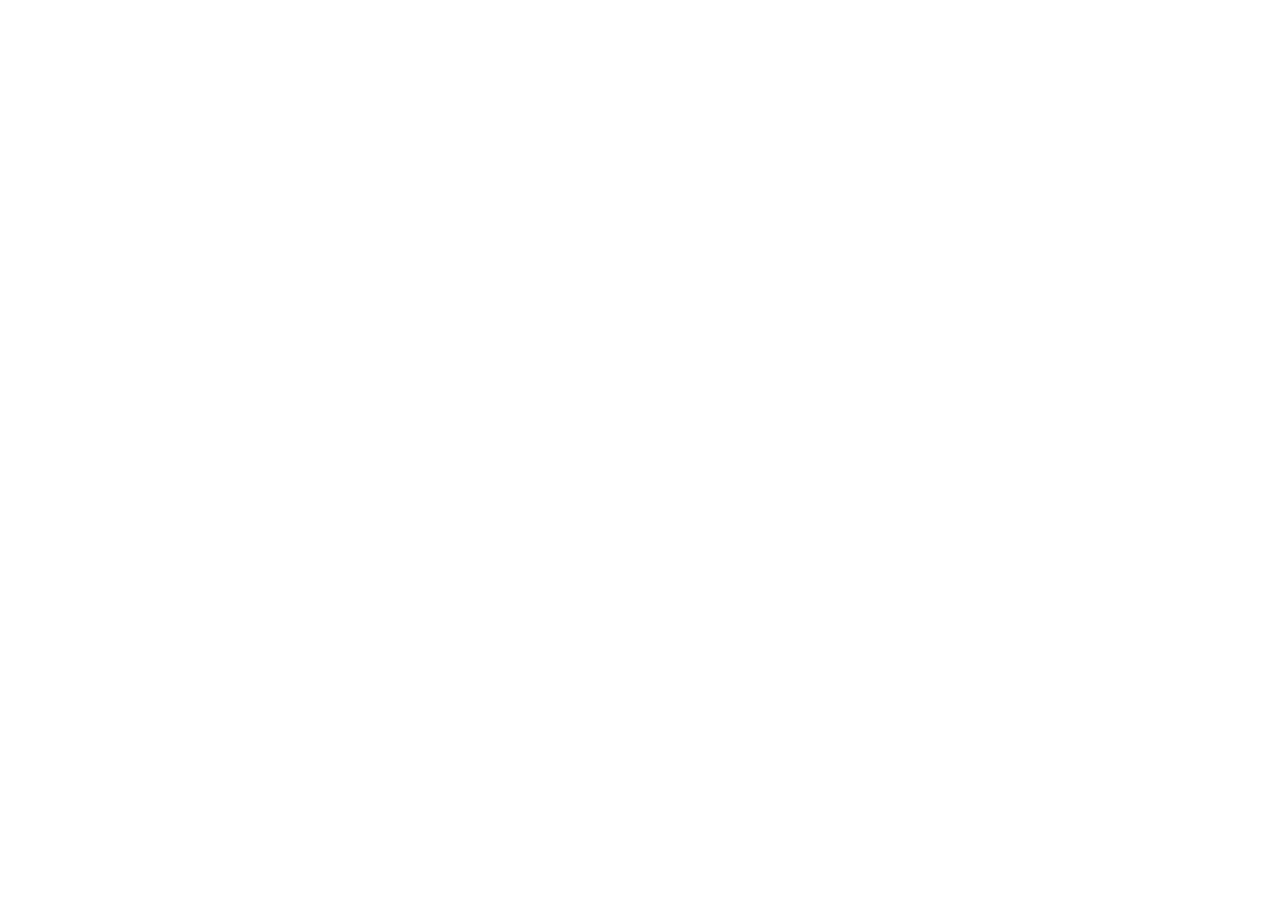
==== commit 2584d5ec: "修复图片路径：base改为/shanniugang/兼容GitHub Pages子目录" ====
--- a/index.html
+++ b/index.html
@@ -7,8 +7,8 @@
     <meta name="description" content="汕牛港潮汕鲜牛肉火锅 — 张家港塘桥镇北京路182号，每日现切鲜牛肉，4.8分好评" />
     <link href="https://fonts.googleapis.com/css2?family=Noto+Serif+SC:wght@400;600;700;900&family=Noto+Sans+SC:wght@300;400;500;700&display=swap" rel="stylesheet">
     <title>汕牛港 | 潮汕鲜牛肉火锅</title>
-    <script type="module" crossorigin src="./assets/index-BGu6uRoO.js"></script>
-    <link rel="stylesheet" crossorigin href="./assets/index-DJaMEkWD.css">
+    <script type="module" crossorigin src="/shanniugang/assets/index-BGu6uRoO.js"></script>
+    <link rel="stylesheet" crossorigin href="/shanniugang/assets/index-DJaMEkWD.css">
   </head>
   <body class="bg-cream text-charcoal font-body antialiased">
     <div id="root"></div>
